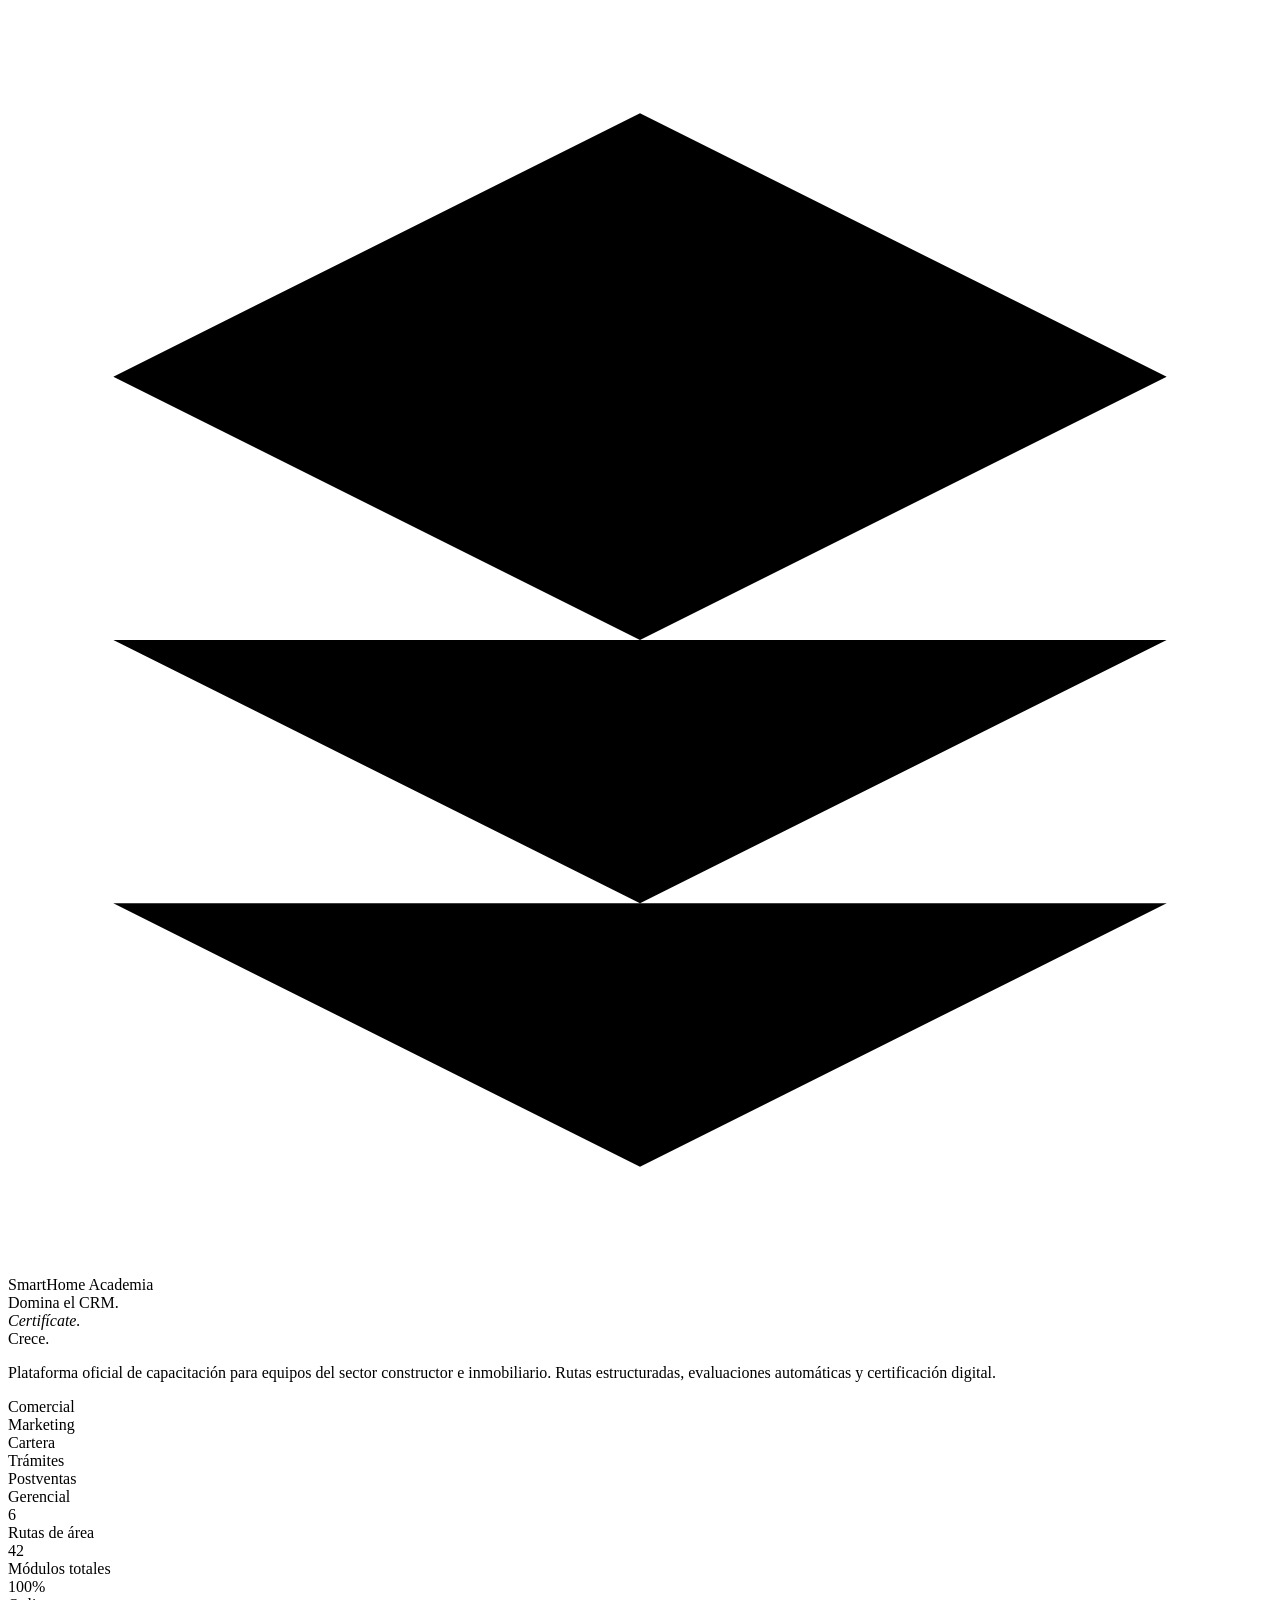
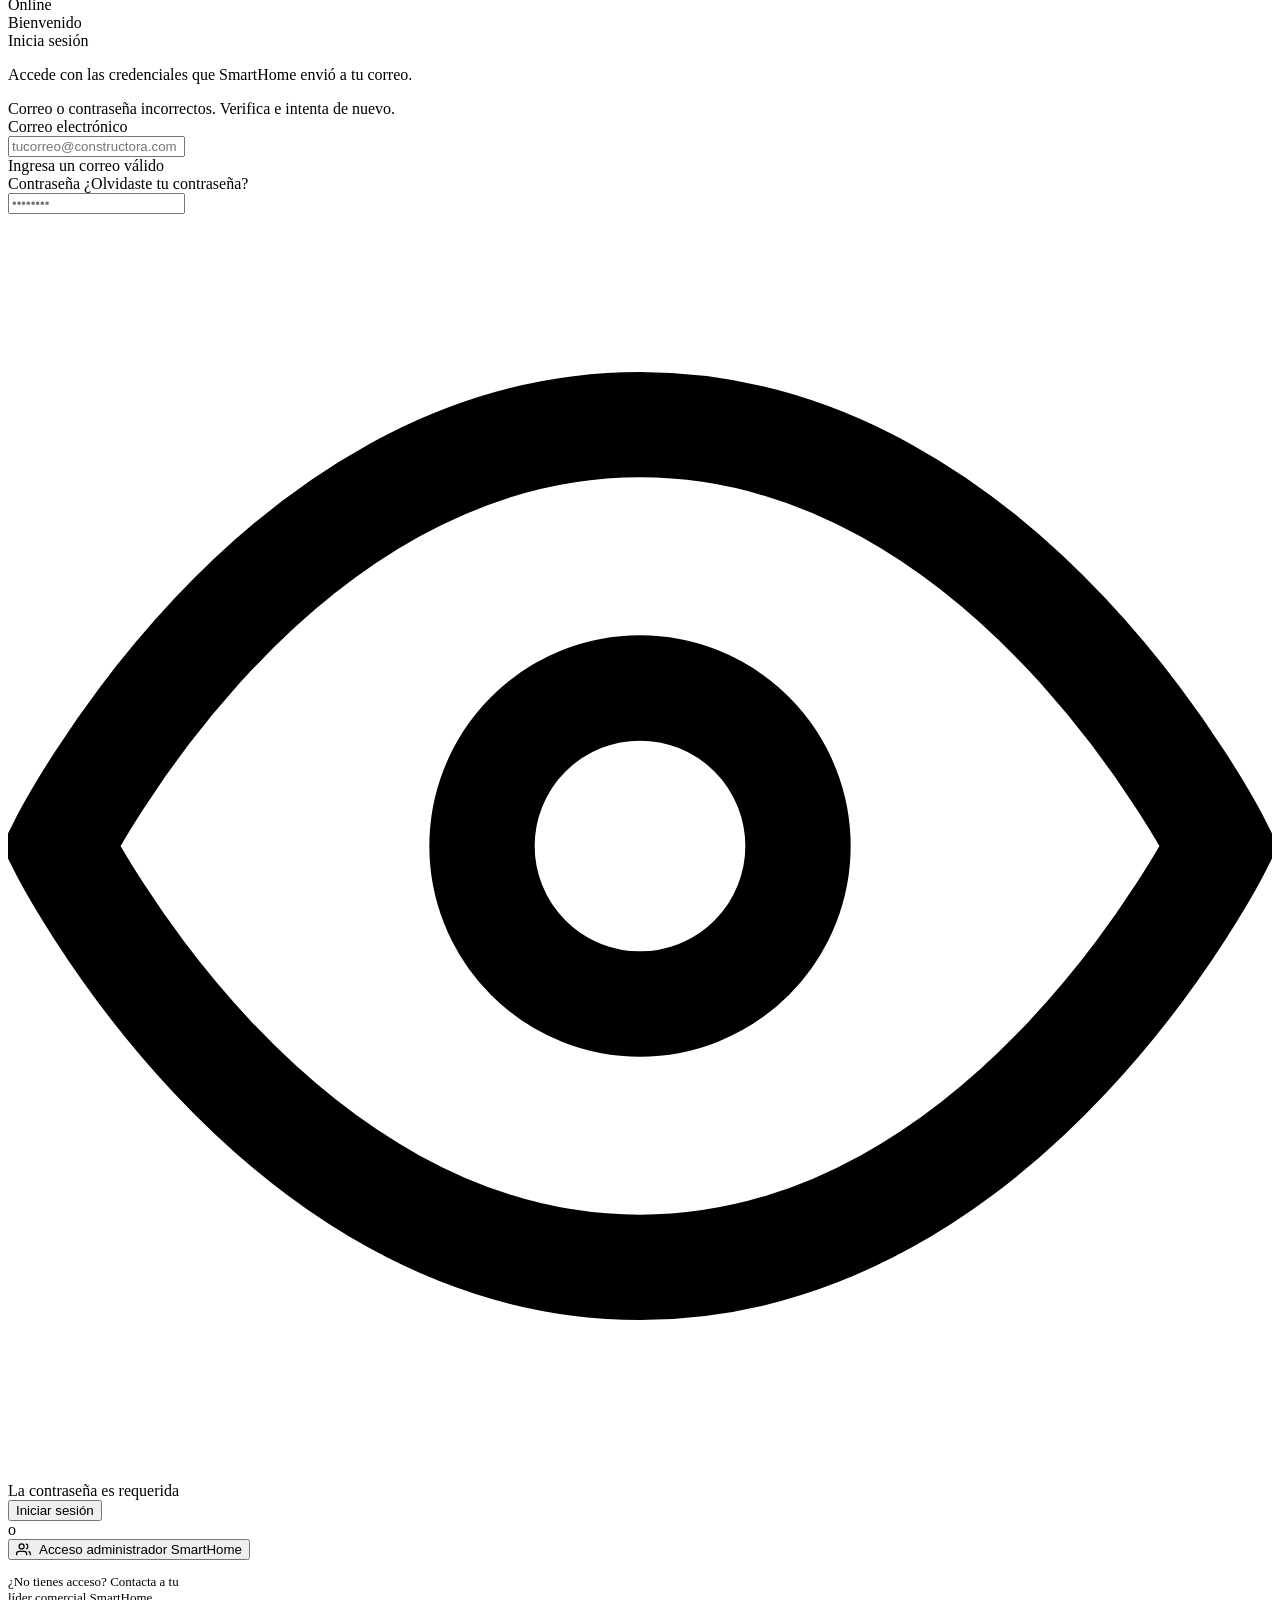
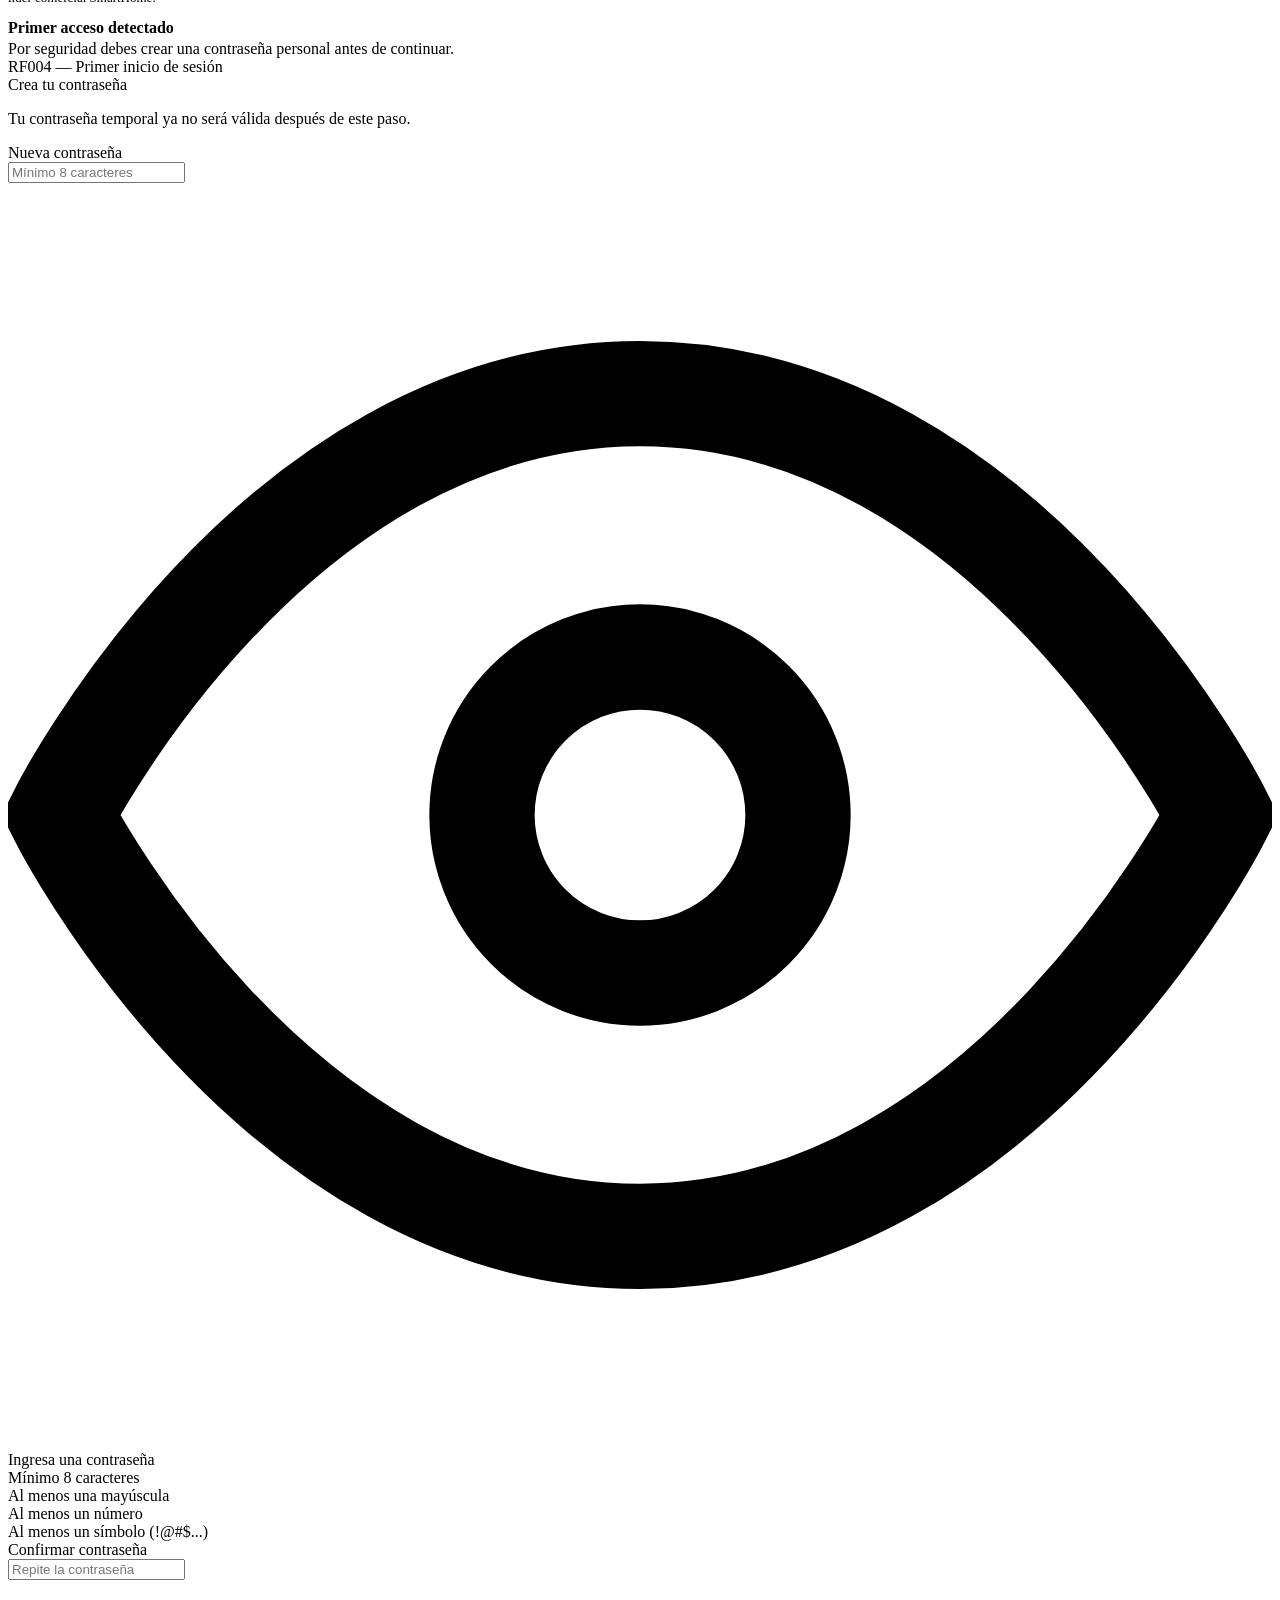
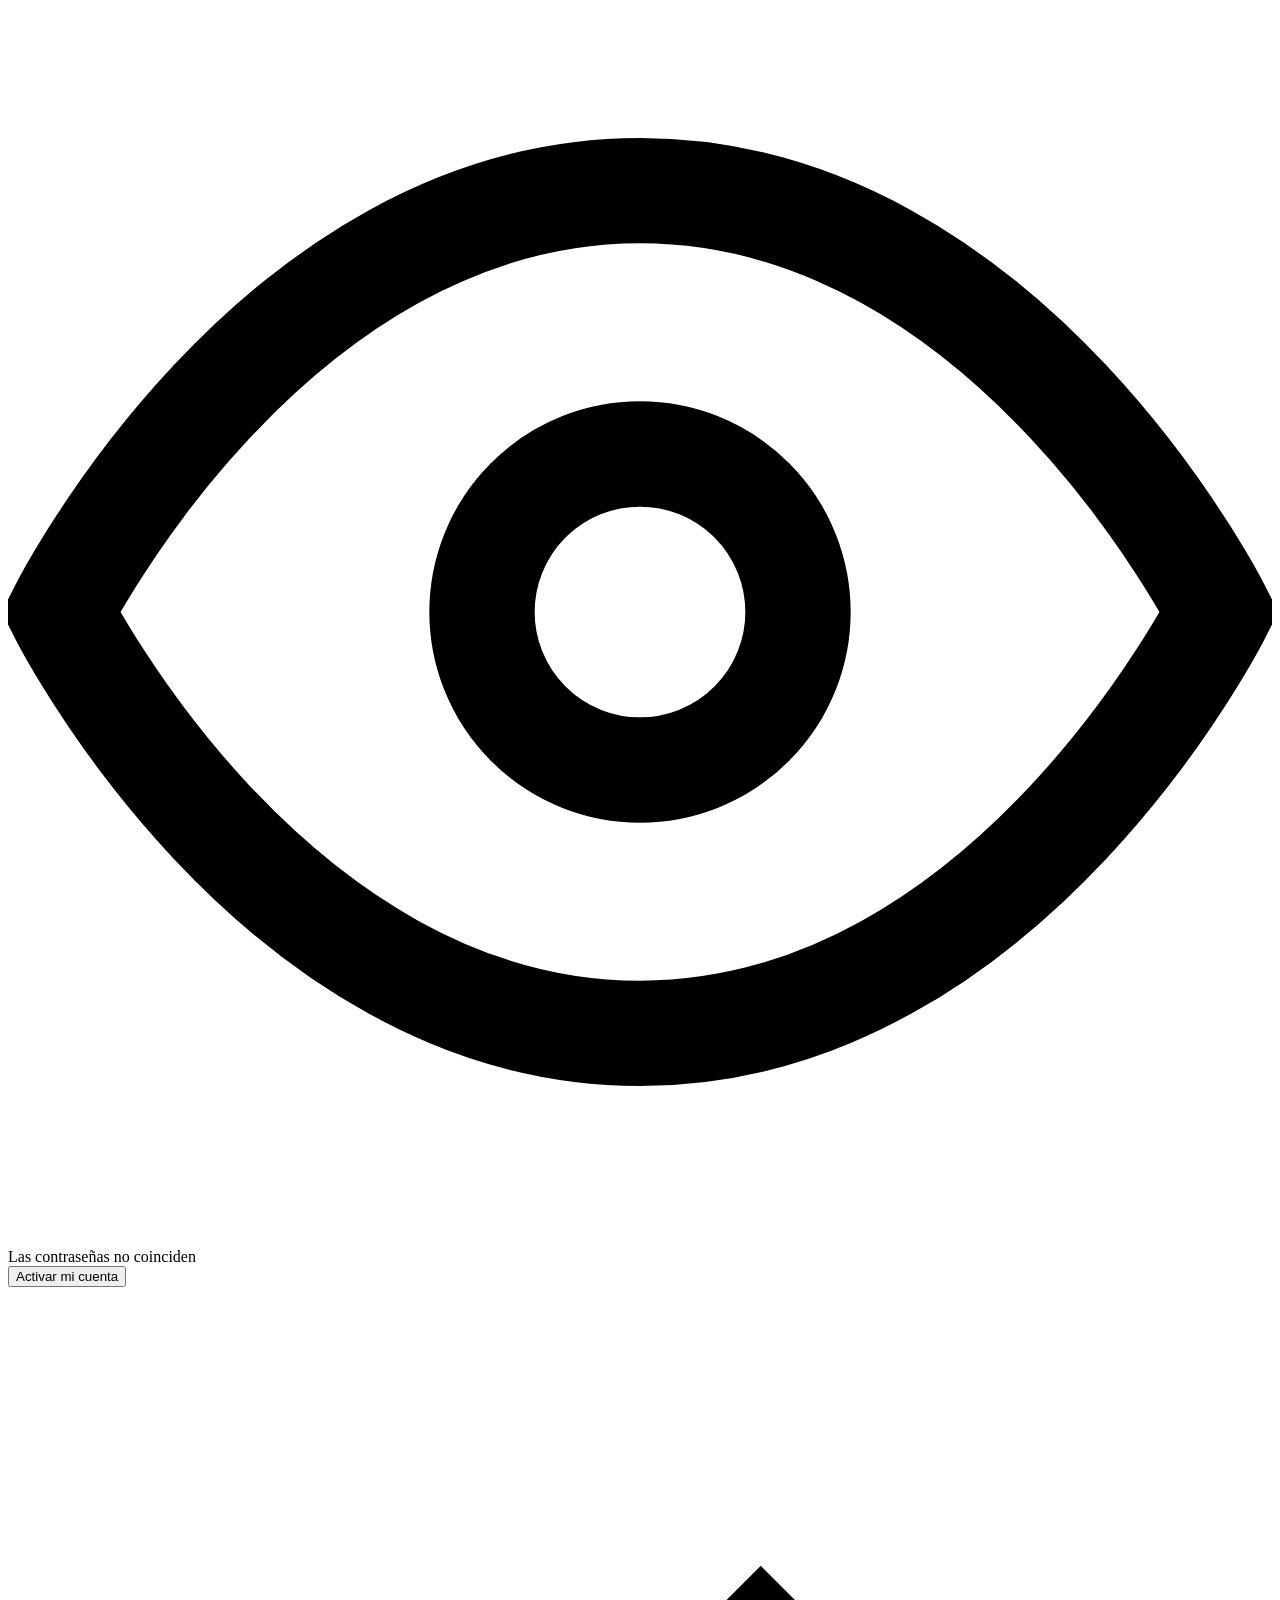
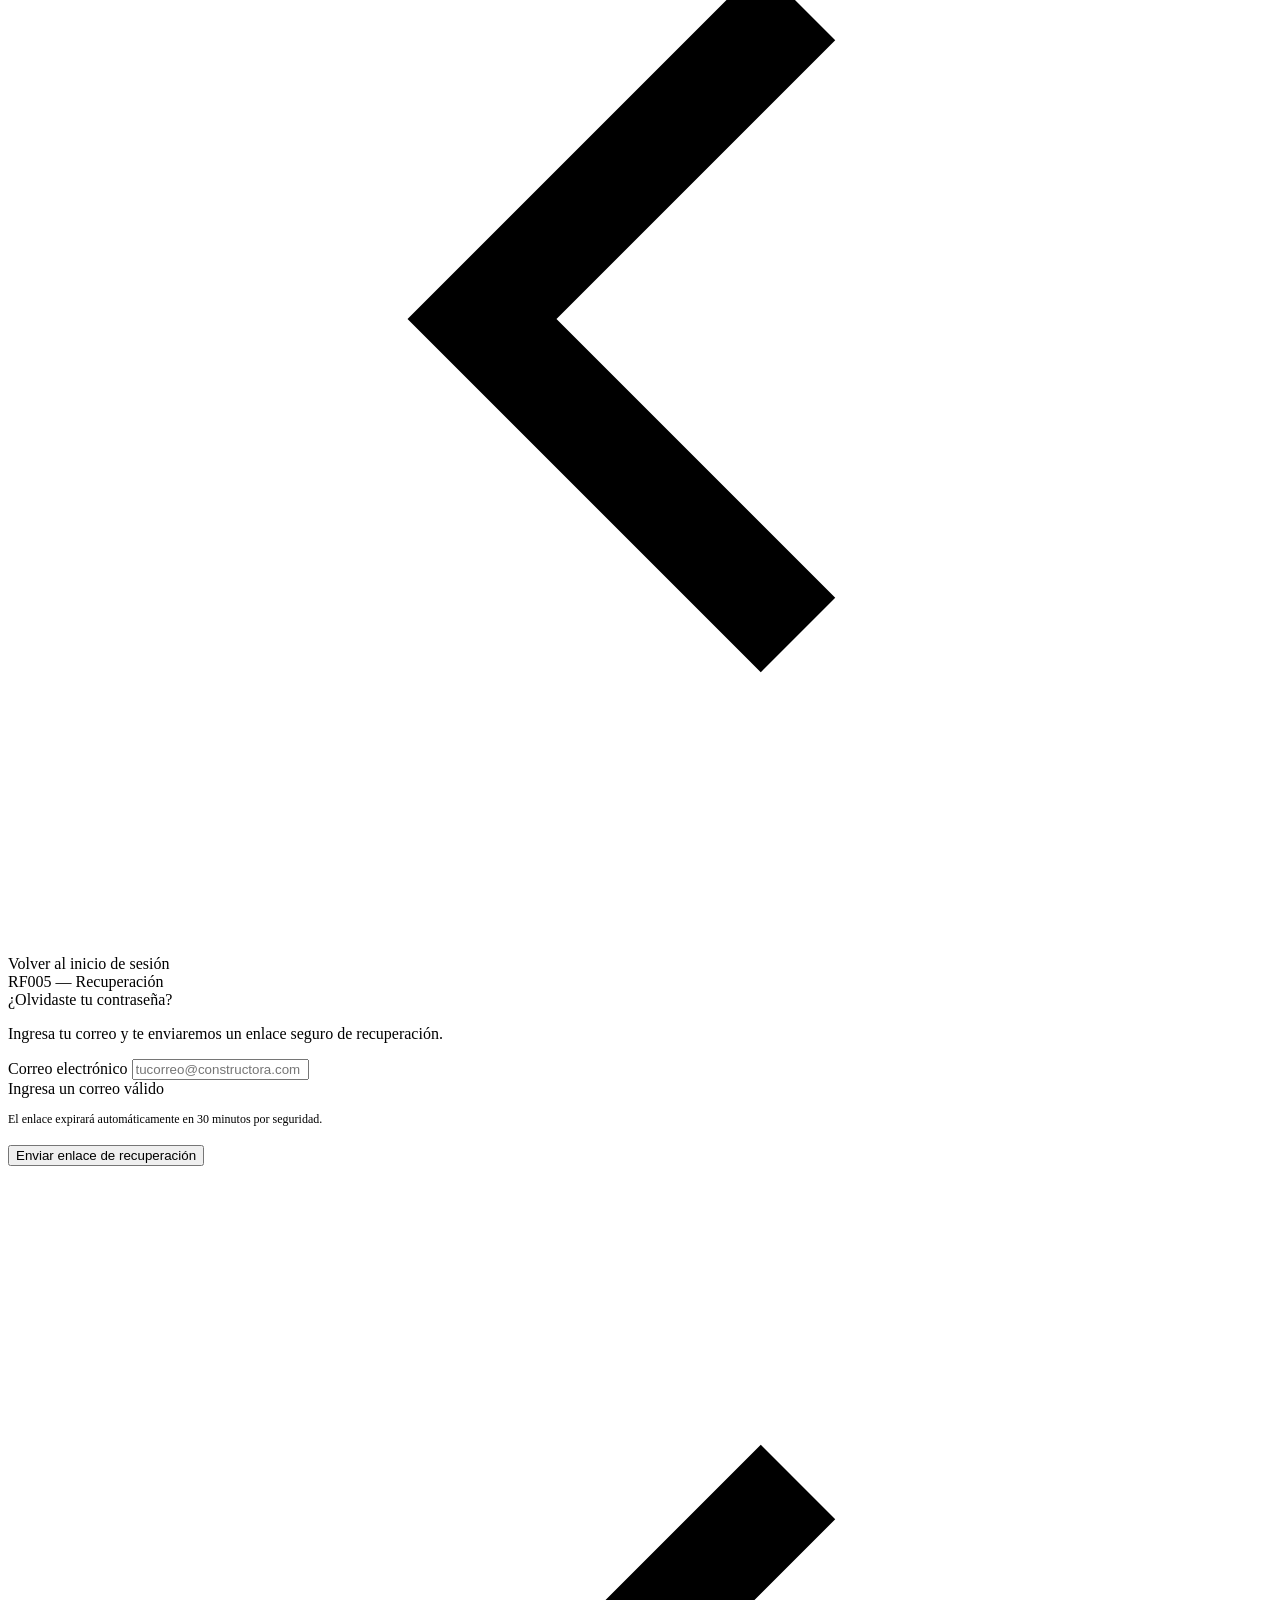
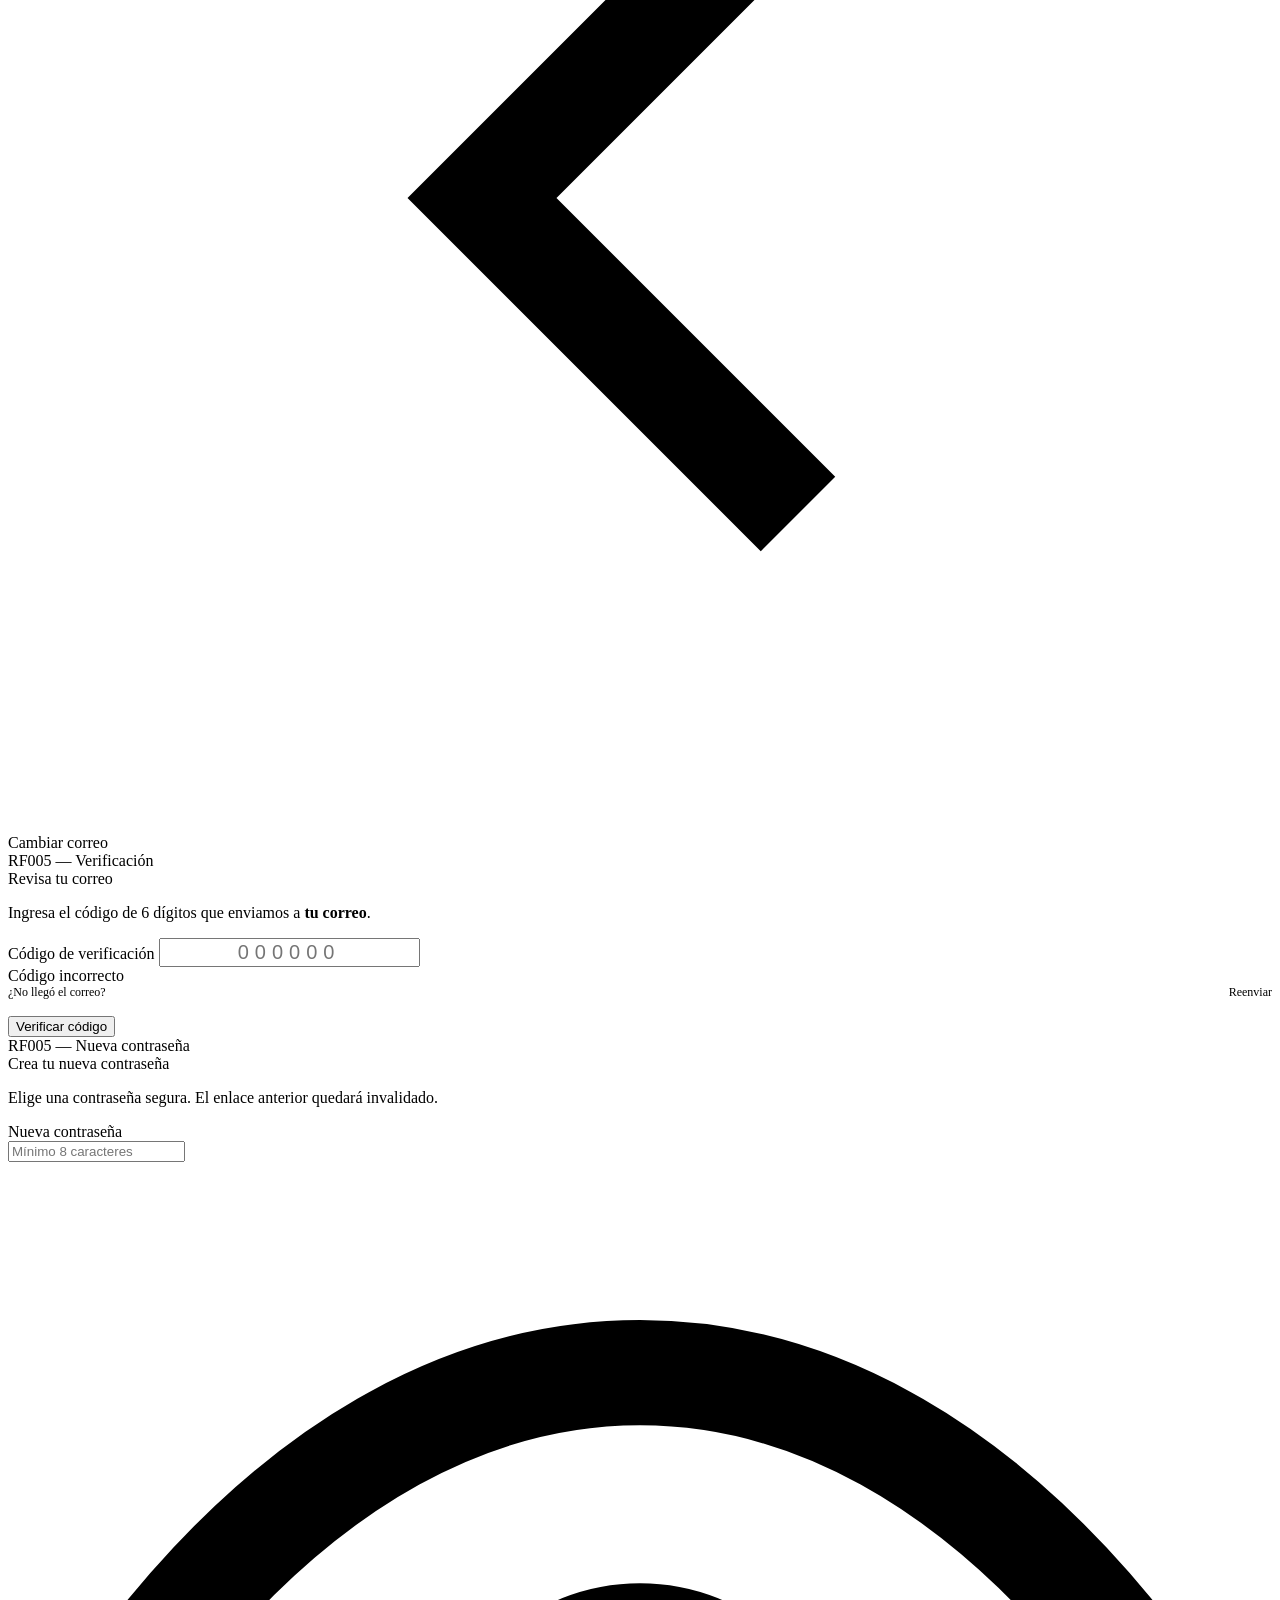
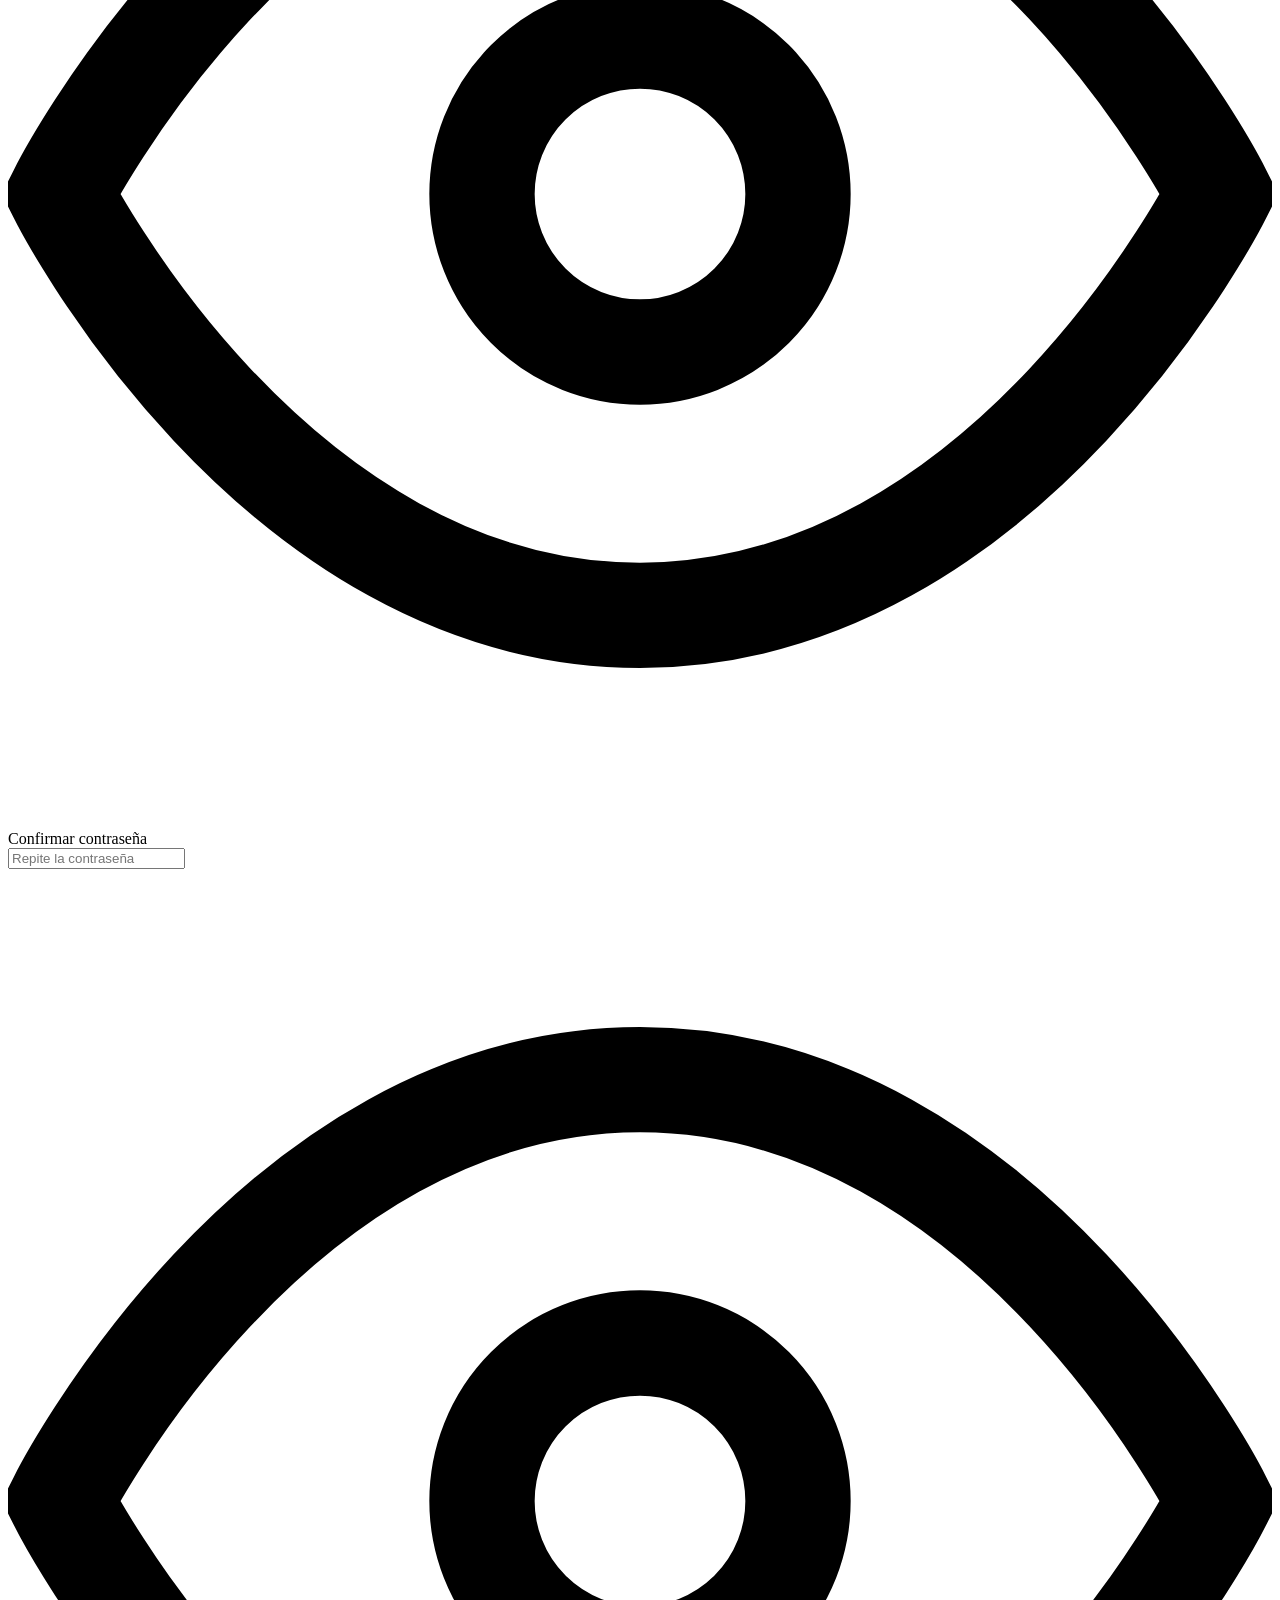
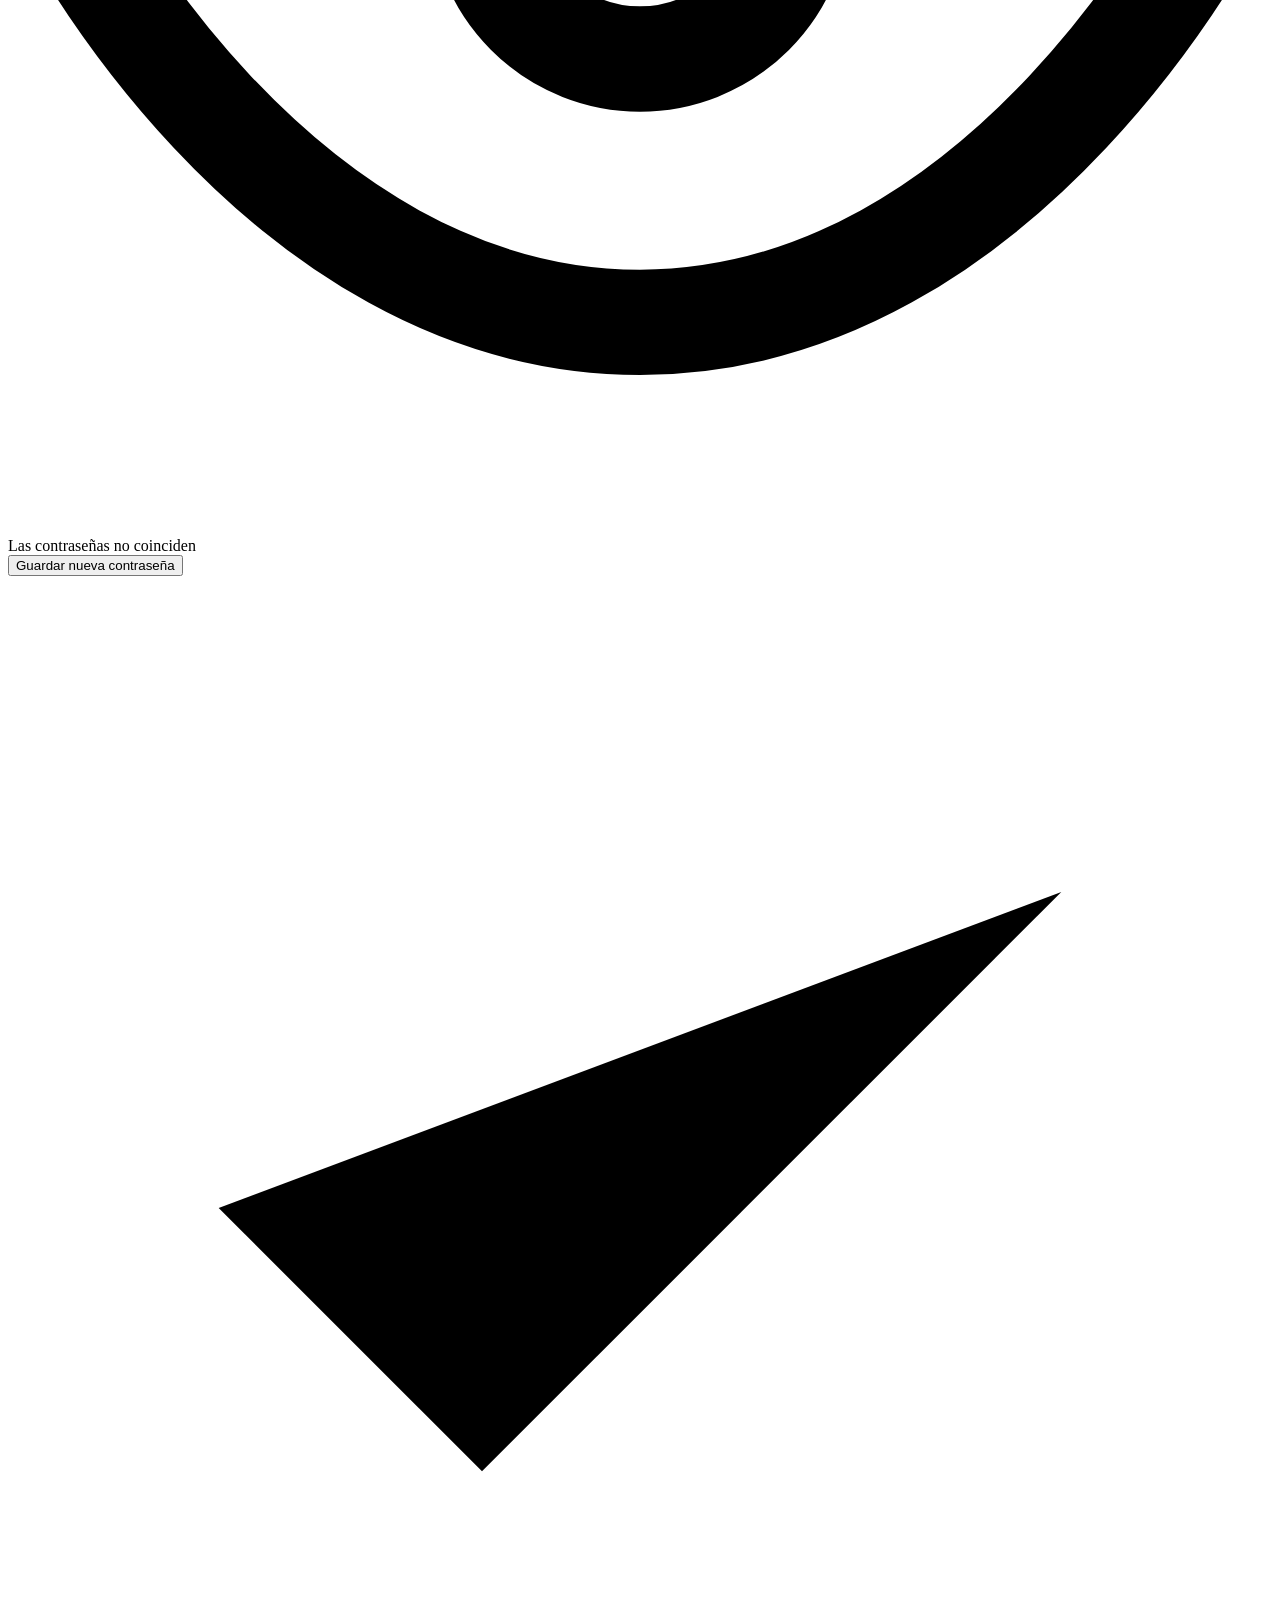
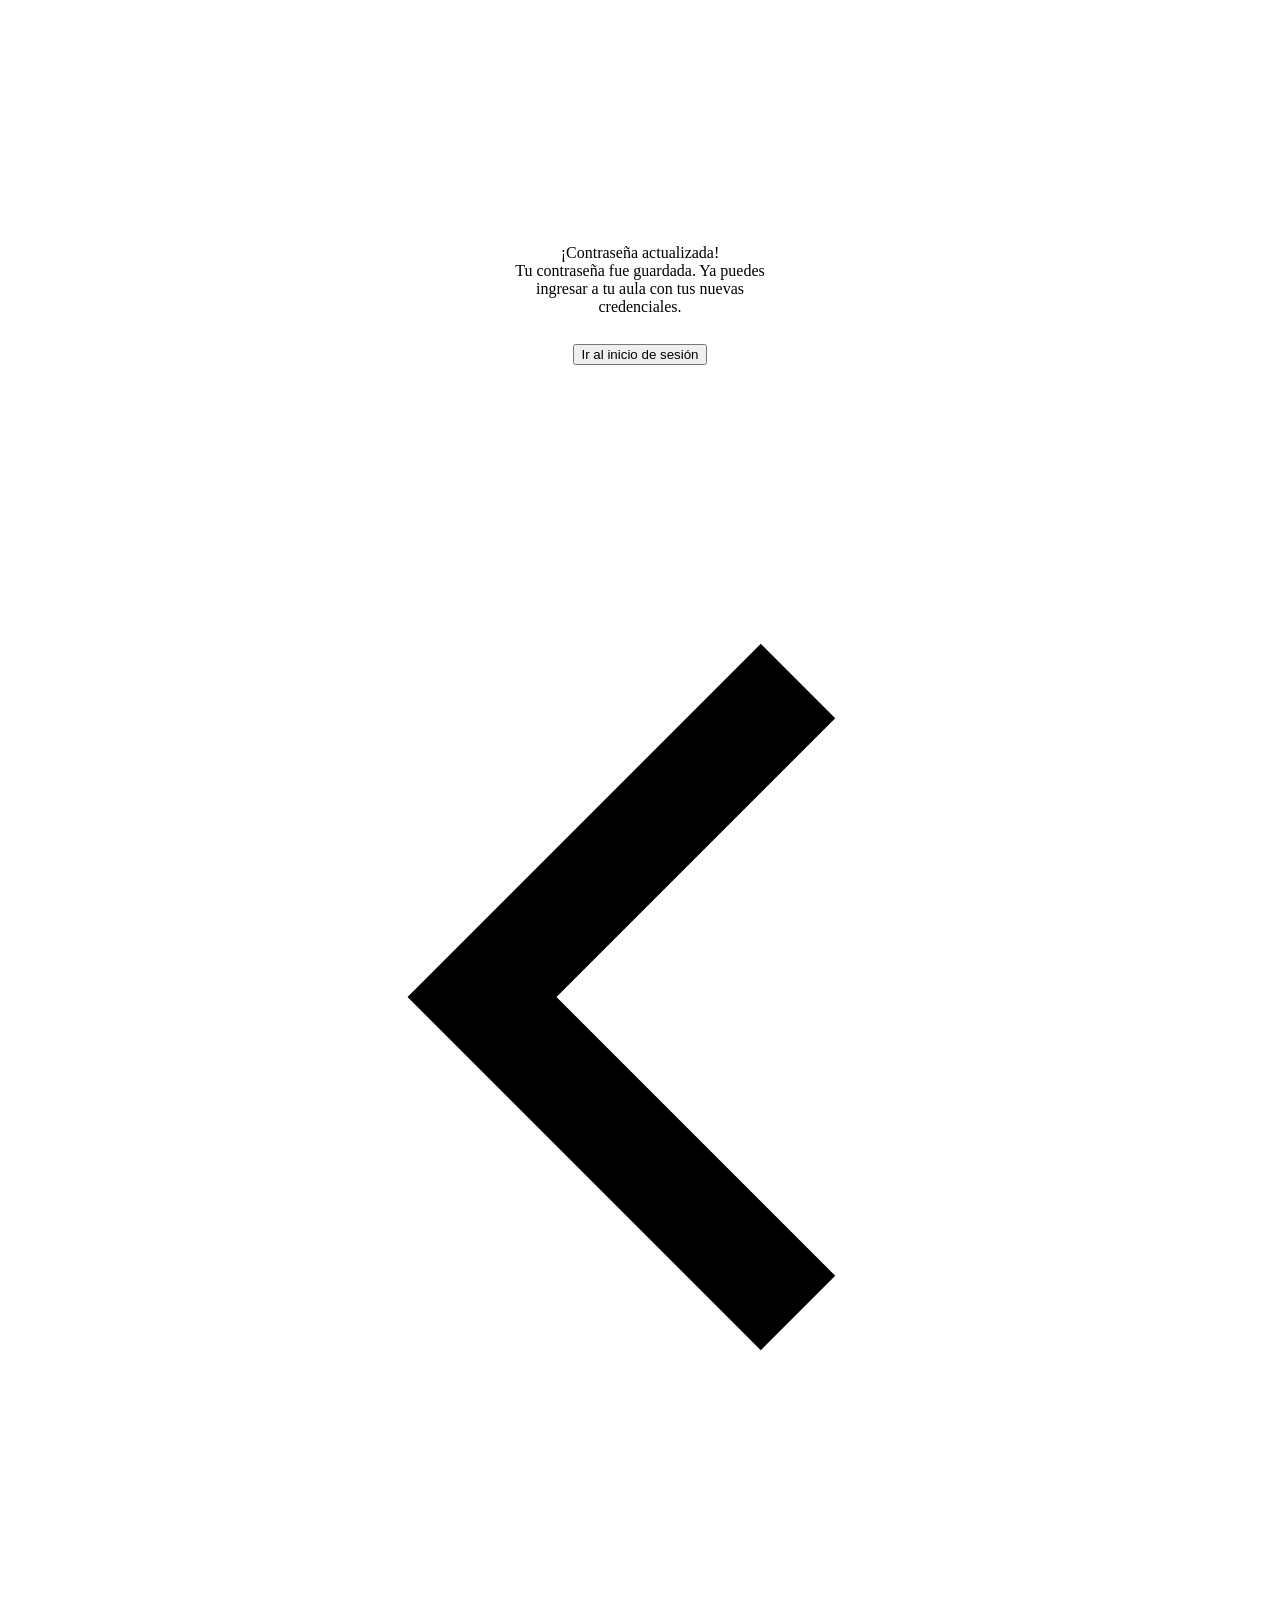
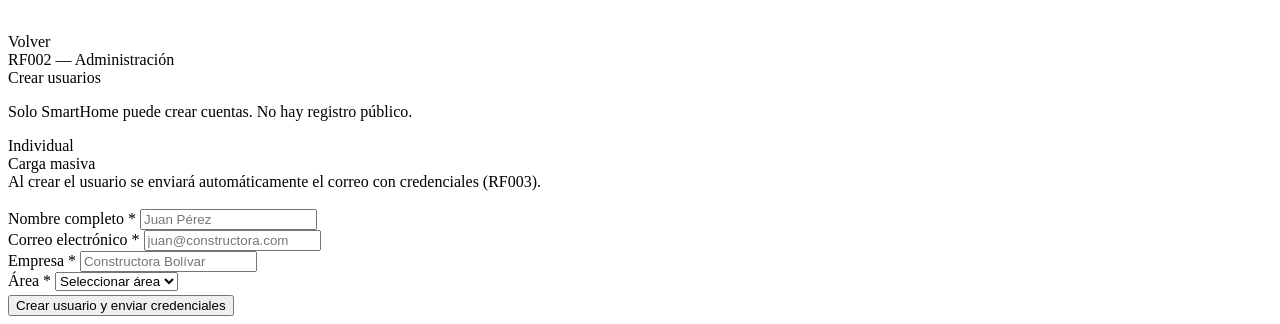
==== index.html @ bd094258 "index.html" ====
<!DOCTYPE html>
<html lang="es">
<head>
  <meta charset="UTF-8" />
  <meta name="viewport" content="width=device-width, initial-scale=1.0" />
  <title>SmartHome Academia — Acceso</title>
  <link rel="preconnect" href="https://fonts.googleapis.com" />
  <link
    href="https://fonts.googleapis.com/css2?family=Fraunces:ital,opsz,wght@0,9..144,300;0,9..144,400;1,9..144,300&family=DM+Sans:wght@300;400;500&display=swap"
    rel="stylesheet"
  />
  <link rel="stylesheet" href="style.css" />
</head>
<body>
<div class="shell">

  <!-- ════════════════════════════════════════════
       PANEL IZQUIERDO — BRANDING
  ════════════════════════════════════════════ -->
  <div class="brand-panel">
    <div class="brand-grid"></div>

    <div class="brand-top">
      <div class="brand-logo">
        <div class="logo-gem">
          <svg viewBox="0 0 24 24">
            <path d="M12 2L2 7l10 5 10-5-10-5zM2 17l10 5 10-5M2 12l10 5 10-5"/>
          </svg>
        </div>
        <div class="logo-wordmark">Smart<span>Home</span> Academia</div>
      </div>

      <div class="brand-headline">
        Domina el CRM.<br><em>Certifícate.</em><br>Crece.
      </div>

      <p class="brand-sub">
        Plataforma oficial de capacitación para equipos del sector
        constructor e inmobiliario. Rutas estructuradas, evaluaciones
        automáticas y certificación digital.
      </p>

      <div class="area-pills" id="area-pills">
        <div class="pill active-area">Comercial</div>
        <div class="pill">Marketing</div>
        <div class="pill">Cartera</div>
        <div class="pill">Trámites</div>
        <div class="pill">Postventas</div>
        <div class="pill">Gerencial</div>
      </div>
    </div><!-- /brand-top -->

    <div class="brand-bottom">
      <div class="brand-stats">
        <div>
          <div class="stat-val">6</div>
          <div class="stat-lbl">Rutas de área</div>
        </div>
        <div>
          <div class="stat-val">42</div>
          <div class="stat-lbl">Módulos totales</div>
        </div>
        <div>
          <div class="stat-val">100%</div>
          <div class="stat-lbl">Online</div>
        </div>
      </div>
    </div><!-- /brand-bottom -->
  </div><!-- /brand-panel -->


  <!-- ════════════════════════════════════════════
       PANEL DERECHO — AUTH
  ════════════════════════════════════════════ -->
  <div class="auth-panel">

    <!-- ── SCREEN: LOGIN ─────────────────────── -->
    <div class="screen active" id="screen-login">
      <div class="auth-card">
        <div class="screen-eyebrow">Bienvenido</div>
        <div class="screen-title">Inicia sesión</div>
        <p class="screen-sub">Accede con las credenciales que SmartHome envió a tu correo.</p>

        <div class="alert alert-warn" id="login-error">
          Correo o contraseña incorrectos. Verifica e intenta de nuevo.
        </div>

        <div class="field">
          <label class="field-label" for="login-email">Correo electrónico</label>
          <div class="field-wrap">
            <input
              class="field-input"
              id="login-email"
              type="email"
              placeholder="tucorreo@constructora.com"
              autocomplete="email"
            />
          </div>
          <div class="field-error" id="email-err">Ingresa un correo válido</div>
        </div>

        <div class="field">
          <div class="flex-between">
            <label class="field-label" for="login-pwd">Contraseña</label>
            <span class="link" onclick="goTo('screen-recovery')">¿Olvidaste tu contraseña?</span>
          </div>
          <div class="field-wrap">
            <input
              class="field-input has-icon"
              id="login-pwd"
              type="password"
              placeholder="••••••••"
              autocomplete="current-password"
            />
            <span class="field-icon" onclick="togglePwd('login-pwd', this)">
              <svg viewBox="0 0 24 24" fill="none" stroke="currentColor" stroke-width="2">
                <path d="M1 12s4-8 11-8 11 8 11 8-4 8-11 8-11-8-11-8z"/>
                <circle cx="12" cy="12" r="3"/>
              </svg>
            </span>
          </div>
          <div class="field-error" id="pwd-err">La contraseña es requerida</div>
        </div>

        <button class="btn-primary" onclick="handleLogin()">
          <span class="btn-text">Iniciar sesión</span>
          <div class="btn-loader"><div class="spinner"></div></div>
        </button>

        <div class="divider">o</div>

        <button class="btn-ghost" onclick="goTo('screen-admin')">
          <span style="display:flex;align-items:center;justify-content:center;gap:8px">
            <svg width="15" height="15" viewBox="0 0 24 24" fill="none" stroke="currentColor" stroke-width="2">
              <path d="M17 21v-2a4 4 0 00-4-4H5a4 4 0 00-4 4v2"/>
              <circle cx="9" cy="7" r="4"/>
              <path d="M23 21v-2a4 4 0 00-3-3.87M16 3.13a4 4 0 010 7.75"/>
            </svg>
            Acceso administrador SmartHome
          </span>
        </button>
      </div>

      <p class="text-center mt-16" style="font-size:13px;color:var(--text-3)">
        ¿No tienes acceso? Contacta a tu<br>líder comercial SmartHome.
      </p>
    </div><!-- /screen-login -->


    <!-- ── SCREEN: PRIMER LOGIN (RF004) ─────── -->
    <div class="screen" id="screen-firstlogin">
      <div class="auth-card">
        <div class="alert alert-warn show">
          <strong style="display:block;margin-bottom:3px">Primer acceso detectado</strong>
          Por seguridad debes crear una contraseña personal antes de continuar.
        </div>

        <div class="screen-eyebrow">RF004 — Primer inicio de sesión</div>
        <div class="screen-title">Crea tu contraseña</div>
        <p class="screen-sub">Tu contraseña temporal ya no será válida después de este paso.</p>

        <div class="field">
          <label class="field-label" for="new-pwd">Nueva contraseña</label>
          <div class="field-wrap">
            <input
              class="field-input has-icon"
              id="new-pwd"
              type="password"
              placeholder="Mínimo 8 caracteres"
              oninput="checkPwdStrength(this.value)"
            />
            <span class="field-icon" onclick="togglePwd('new-pwd', this)">
              <svg viewBox="0 0 24 24" fill="none" stroke="currentColor" stroke-width="2">
                <path d="M1 12s4-8 11-8 11 8 11 8-4 8-11 8-11-8-11-8z"/>
                <circle cx="12" cy="12" r="3"/>
              </svg>
            </span>
          </div>
          <div class="pwd-strength show" id="pwd-strength">
            <div class="pwd-bars">
              <div class="pwd-bar" id="bar0"></div>
              <div class="pwd-bar" id="bar1"></div>
              <div class="pwd-bar" id="bar2"></div>
              <div class="pwd-bar" id="bar3"></div>
            </div>
            <div class="pwd-label" id="pwd-label-txt">Ingresa una contraseña</div>
          </div>
          <div class="pwd-rules">
            <div class="pwd-rule" id="rule-len"><div class="rule-dot"></div>Mínimo 8 caracteres</div>
            <div class="pwd-rule" id="rule-upper"><div class="rule-dot"></div>Al menos una mayúscula</div>
            <div class="pwd-rule" id="rule-num"><div class="rule-dot"></div>Al menos un número</div>
            <div class="pwd-rule" id="rule-special"><div class="rule-dot"></div>Al menos un símbolo (!@#$...)</div>
          </div>
        </div>

        <div class="field">
          <label class="field-label" for="confirm-pwd">Confirmar contraseña</label>
          <div class="field-wrap">
            <input
              class="field-input has-icon"
              id="confirm-pwd"
              type="password"
              placeholder="Repite la contraseña"
            />
            <span class="field-icon" onclick="togglePwd('confirm-pwd', this)">
              <svg viewBox="0 0 24 24" fill="none" stroke="currentColor" stroke-width="2">
                <path d="M1 12s4-8 11-8 11 8 11 8-4 8-11 8-11-8-11-8z"/>
                <circle cx="12" cy="12" r="3"/>
              </svg>
            </span>
          </div>
          <div class="field-error" id="confirm-err">Las contraseñas no coinciden</div>
        </div>

        <button class="btn-primary" onclick="handleFirstLogin()">
          <span class="btn-text">Activar mi cuenta</span>
          <div class="btn-loader"><div class="spinner"></div></div>
        </button>
      </div>
    </div><!-- /screen-firstlogin -->


    <!-- ── SCREEN: RECOVERY PASO 1 — CORREO ── -->
    <div class="screen" id="screen-recovery">
      <div class="back-link" onclick="goTo('screen-login')">
        <svg viewBox="0 0 24 24" fill="none" stroke="currentColor" stroke-width="2">
          <polyline points="15 18 9 12 15 6"/>
        </svg>
        Volver al inicio de sesión
      </div>
      <div class="auth-card">
        <div class="step-dots">
          <div class="step-dot done"></div>
          <div class="step-dot"></div>
          <div class="step-dot"></div>
        </div>
        <div class="screen-eyebrow">RF005 — Recuperación</div>
        <div class="screen-title">¿Olvidaste tu contraseña?</div>
        <p class="screen-sub">Ingresa tu correo y te enviaremos un enlace seguro de recuperación.</p>

        <div class="field">
          <label class="field-label" for="rec-email">Correo electrónico</label>
          <input
            class="field-input"
            id="rec-email"
            type="email"
            placeholder="tucorreo@constructora.com"
          />
          <div class="field-error" id="rec-email-err">Ingresa un correo válido</div>
        </div>

        <p style="font-size:12px;color:var(--text-3);margin-bottom:16px;line-height:1.6">
          El enlace expirará automáticamente en 30 minutos por seguridad.
        </p>

        <button class="btn-primary" onclick="handleRecovery1()">
          <span class="btn-text">Enviar enlace de recuperación</span>
          <div class="btn-loader"><div class="spinner"></div></div>
        </button>
      </div>
    </div><!-- /screen-recovery -->


    <!-- ── SCREEN: RECOVERY PASO 2 — CÓDIGO ── -->
    <div class="screen" id="screen-recovery2">
      <div class="back-link" onclick="goTo('screen-recovery')">
        <svg viewBox="0 0 24 24" fill="none" stroke="currentColor" stroke-width="2">
          <polyline points="15 18 9 12 15 6"/>
        </svg>
        Cambiar correo
      </div>
      <div class="auth-card">
        <div class="step-dots">
          <div class="step-dot done"></div>
          <div class="step-dot done"></div>
          <div class="step-dot"></div>
        </div>
        <div class="screen-eyebrow">RF005 — Verificación</div>
        <div class="screen-title">Revisa tu correo</div>
        <p class="screen-sub">
          Ingresa el código de 6 dígitos que enviamos a
          <strong id="rec-email-shown" style="color:var(--text-1)">tu correo</strong>.
        </p>

        <div class="field">
          <label class="field-label" for="rec-code">Código de verificación</label>
          <input
            class="field-input"
            id="rec-code"
            type="text"
            placeholder="000000"
            maxlength="6"
            style="letter-spacing:.3em;font-size:20px;text-align:center"
            oninput="this.value = this.value.replace(/\D/g, '')"
          />
          <div class="field-error" id="code-err">Código incorrecto</div>
        </div>

        <div style="font-size:12px;color:var(--text-3);margin-bottom:16px;display:flex;justify-content:space-between;align-items:center">
          <span>¿No llegó el correo?</span>
          <span class="link" id="resend-link" onclick="handleResend()">Reenviar</span>
        </div>

        <button class="btn-primary" onclick="handleRecovery2()">
          <span class="btn-text">Verificar código</span>
          <div class="btn-loader"><div class="spinner"></div></div>
        </button>
      </div>
    </div><!-- /screen-recovery2 -->


    <!-- ── SCREEN: RECOVERY PASO 3 — NUEVA PWD -->
    <div class="screen" id="screen-recovery3">
      <div class="auth-card">
        <div class="step-dots">
          <div class="step-dot done"></div>
          <div class="step-dot done"></div>
          <div class="step-dot done"></div>
        </div>
        <div class="screen-eyebrow">RF005 — Nueva contraseña</div>
        <div class="screen-title">Crea tu nueva contraseña</div>
        <p class="screen-sub">Elige una contraseña segura. El enlace anterior quedará invalidado.</p>

        <div class="field">
          <label class="field-label" for="rec-new-pwd">Nueva contraseña</label>
          <div class="field-wrap">
            <input
              class="field-input has-icon"
              id="rec-new-pwd"
              type="password"
              placeholder="Mínimo 8 caracteres"
            />
            <span class="field-icon" onclick="togglePwd('rec-new-pwd', this)">
              <svg viewBox="0 0 24 24" fill="none" stroke="currentColor" stroke-width="2">
                <path d="M1 12s4-8 11-8 11 8 11 8-4 8-11 8-11-8-11-8z"/>
                <circle cx="12" cy="12" r="3"/>
              </svg>
            </span>
          </div>
        </div>

        <div class="field">
          <label class="field-label" for="rec-confirm-pwd">Confirmar contraseña</label>
          <div class="field-wrap">
            <input
              class="field-input has-icon"
              id="rec-confirm-pwd"
              type="password"
              placeholder="Repite la contraseña"
            />
            <span class="field-icon" onclick="togglePwd('rec-confirm-pwd', this)">
              <svg viewBox="0 0 24 24" fill="none" stroke="currentColor" stroke-width="2">
                <path d="M1 12s4-8 11-8 11 8 11 8-4 8-11 8-11-8-11-8z"/>
                <circle cx="12" cy="12" r="3"/>
              </svg>
            </span>
          </div>
          <div class="field-error" id="rec-confirm-err">Las contraseñas no coinciden</div>
        </div>

        <button class="btn-primary" onclick="handleRecovery3()">
          <span class="btn-text">Guardar nueva contraseña</span>
          <div class="btn-loader"><div class="spinner"></div></div>
        </button>
      </div>
    </div><!-- /screen-recovery3 -->


    <!-- ── SCREEN: SUCCESS ───────────────────── -->
    <div class="screen" id="screen-success">
      <div class="auth-card" style="text-align:center">
        <div class="success-ring">
          <svg viewBox="0 0 24 24"><path d="M20 6L9 17l-5-5"/></svg>
        </div>
        <div class="screen-title" id="success-title">¡Contraseña actualizada!</div>
        <p
          class="screen-sub"
          id="success-sub"
          style="max-width:280px;margin:0 auto 28px"
        >
          Tu contraseña fue guardada. Ya puedes ingresar a tu aula con tus nuevas credenciales.
        </p>
        <button class="btn-primary" onclick="goTo('screen-login')">
          <span class="btn-text">Ir al inicio de sesión</span>
          <div class="btn-loader"><div class="spinner"></div></div>
        </button>
      </div>
    </div><!-- /screen-success -->


    <!-- ── SCREEN: ADMIN — CREAR USUARIOS (RF002) -->
    <div class="screen" id="screen-admin">
      <div class="back-link" onclick="goTo('screen-login')">
        <svg viewBox="0 0 24 24" fill="none" stroke="currentColor" stroke-width="2">
          <polyline points="15 18 9 12 15 6"/>
        </svg>
        Volver
      </div>
      <div class="auth-card">
        <div class="screen-eyebrow">RF002 — Administración</div>
        <div class="screen-title">Crear usuarios</div>
        <p class="screen-sub">Solo SmartHome puede crear cuentas. No hay registro público.</p>

        <div class="admin-tabs">
          <div class="admin-tab active" onclick="switchAdminTab('individual', this)">Individual</div>
          <div class="admin-tab" onclick="switchAdminTab('masivo', this)">Carga masiva</div>
        </div>

        <!-- Creación individual -->
        <div id="admin-individual">
          <div class="alert alert-info show" style="margin-bottom:18px">
            Al crear el usuario se enviará automáticamente el correo con credenciales (RF003).
          </div>

          <div class="grid-2">
            <div class="field">
              <label class="field-label" for="admin-name">Nombre completo *</label>
              <input class="field-input" id="admin-name" type="text" placeholder="Juan Pérez" />
            </div>
            <div class="field">
              <label class="field-label" for="admin-email">Correo electrónico *</label>
              <input class="field-input" id="admin-email" type="email" placeholder="juan@constructora.com" />
            </div>
          </div>

          <div class="grid-2">
            <div class="field">
              <label class="field-label" for="admin-company">Empresa *</label>
              <input class="field-input" id="admin-company" type="text" placeholder="Constructora Bolívar" />
            </div>
            <div class="field">
              <label class="field-label" for="admin-area">Área *</label>
              <select class="field-select" id="admin-area">
                <option value="">Seleccionar área</option>
                <option>Comercial</option>
                <option>Marketing</option>
                <option>Cartera</option>
                <option>Trámites</option>
                <option>Postventas</option>
                <option>Gerencial</option>
              </select>
            </div>
          </div>

          <div class="alert alert-success" id="admin-success" style="margin-top:4px">
            <span id="admin-success-msg"></span>
          </div>

          <button class="btn-primary" onclick="handleCreateUser()">
            <span class="btn-text">Crear usuario y enviar credenciales</span>
            <div class="btn-loader"><div class="spinner"></div></div>
          </button>
        </div><!-- /admin-individual -->

        <!-- Carga masiva -->
        <div id="admin-masivo" style="display:none">
          <div class="alert alert-info show" style="margin-bottom:18px">
            El archivo Excel debe contener las columnas: Nombre, Correo, Empresa, Área.
          </div>

          <div class="upload-zone" id="upload-zone" onclick="simulateUpload()">
            <div class="upload-icon">
              <svg viewBox="0 0 24 24" fill="none" stroke="currentColor" stroke-width="1.5">
                <path d="M21 15v4a2 2 0 01-2 2H5a2 2 0 01-2-2v-4"/>
                <polyline points="17 8 12 3 7 8"/>
                <line x1="12" y1="3" x2="12" y2="15"/>
              </svg>
            </div>
            <div class="upload-text" id="upload-text">Arrastra tu archivo Excel aquí</div>
            <div class="upload-sub"  id="upload-sub">o haz clic para seleccionar · .xlsx, .csv</div>
          </div>

          <div class="alert alert-success" id="upload-success" style="margin-top:14px"></div>

          <button
            class="btn-primary"
            id="btn-upload"
            style="margin-top:14px"
            onclick="handleMassUpload()"
            disabled
          >
            <span class="btn-text">Procesar y enviar credenciales</span>
            <div class="btn-loader"><div class="spinner"></div></div>
          </button>
        </div><!-- /admin-masivo -->

      </div>
    </div><!-- /screen-admin -->

  </div><!-- /auth-panel -->
</div><!-- /shell -->

<!-- ════════════════════════════════════════════
     JAVASCRIPT
════════════════════════════════════════════ -->
<script>
  /* ── NAVIGATION ─────────────────────────────── */
  function goTo(id) {
    document.querySelectorAll('.screen').forEach(s => s.classList.remove('active'));
    const el = document.getElementById(id);
    if (el) el.classList.add('active');
  }

  /* ── PILL ROTATOR ───────────────────────────── */
  let activeIdx = 0;
  setInterval(() => {
    const pills = document.querySelectorAll('.area-pills .pill');
    pills[activeIdx].classList.remove('active-area');
    activeIdx = (activeIdx + 1) % pills.length;
    pills[activeIdx].classList.add('active-area');
  }, 1800);

  /* ── TOGGLE PASSWORD VISIBILITY ─────────────── */
  function togglePwd(inputId, iconEl) {
    const inp  = document.getElementById(inputId);
    const show = inp.type === 'password';
    inp.type   = show ? 'text' : 'password';
    iconEl.innerHTML = show
      ? `<svg viewBox="0 0 24 24" fill="none" stroke="currentColor" stroke-width="2">
           <path d="M17.94 17.94A10.07 10.07 0 0112 20c-7 0-11-8-11-8a18.45 18.45 0 015.06-5.94"/>
           <path d="M9.9 4.24A9.12 9.12 0 0112 4c7 0 11 8 11 8a18.5 18.5 0 01-2.16 3.19"/>
           <line x1="1" y1="1" x2="23" y2="23"/>
         </svg>`
      : `<svg viewBox="0 0 24 24" fill="none" stroke="currentColor" stroke-width="2">
           <path d="M1 12s4-8 11-8 11 8 11 8-4 8-11 8-11-8-11-8z"/>
           <circle cx="12" cy="12" r="3"/>
         </svg>`;
  }

  /* ── LOGIN (RF001) ──────────────────────────── */
  function handleLogin() {
    const email = document.getElementById('login-email').value.trim();
    const pwd   = document.getElementById('login-pwd').value;
    let ok = true;

    document.getElementById('email-err').classList.remove('show');
    document.getElementById('pwd-err').classList.remove('show');
    document.getElementById('login-error').classList.remove('show');
    document.getElementById('login-email').classList.remove('error');
    document.getElementById('login-pwd').classList.remove('error');

    if (!email || !/\S+@\S+\.\S+/.test(email)) {
      document.getElementById('email-err').classList.add('show');
      document.getElementById('login-email').classList.add('error');
      ok = false;
    }
    if (!pwd) {
      document.getElementById('pwd-err').classList.add('show');
      document.getElementById('login-pwd').classList.add('error');
      ok = false;
    }
    if (!ok) return;

    const btn = event.currentTarget;
    setLoading(btn, true);

    setTimeout(() => {
      setLoading(btn, false);
      /*
       * Credenciales de demo:
       *   demo@smart.com  /  Demo1234!  → primer login (RF004)
       *   admin@smarthome.com  /  cualquier pwd  → panel admin (RF002)
       *   cualquier otra combinación  → error
       */
      if (email === 'demo@smart.com' && pwd === 'Demo1234!') {
        goTo('screen-firstlogin');
      } else if (email === 'admin@smarthome.com') {
        goTo('screen-admin');
      } else {
        document.getElementById('login-error').classList.add('show');
      }
    }, 1400);
  }

  /* Hint de credenciales demo al hacer foco */
  document.getElementById('login-email').addEventListener('focus', () => {
    if (!document.getElementById('login-email').value) {
      document.getElementById('login-email').placeholder = 'Prueba: demo@smart.com';
      document.getElementById('login-pwd').placeholder   = 'Prueba: Demo1234!';
    }
  });

  /* ── PASSWORD STRENGTH METER ─────────────────── */
  function checkPwdStrength(val) {
    const rules = {
      len:     val.length >= 8,
      upper:   /[A-Z]/.test(val),
      num:     /[0-9]/.test(val),
      special: /[!@#$%^&*]/.test(val),
    };
    const ruleIds = ['rule-len', 'rule-upper', 'rule-num', 'rule-special'];
    const ruleKeys = ['len', 'upper', 'num', 'special'];

    ruleKeys.forEach((k, i) => {
      document.getElementById(ruleIds[i]).classList.toggle('met', rules[k]);
    });

    const score  = Object.values(rules).filter(Boolean).length;
    const colors = ['#EF4444', '#F59E0B', '#3B82F6', '#10B981'];
    const labels = ['Muy débil', 'Moderada', 'Buena', 'Fuerte'];

    for (let i = 0; i < 4; i++) {
      document.getElementById('bar' + i).style.background =
        i < score ? colors[score - 1] : 'var(--border)';
    }
    document.getElementById('pwd-label-txt').textContent = val ? labels[score - 1] : 'Ingresa una contraseña';
    document.getElementById('pwd-label-txt').style.color = val ? colors[score - 1] : 'var(--text-3)';
  }

  /* ── PRIMER LOGIN / ACTIVACIÓN (RF004) ───────── */
  function handleFirstLogin() {
    const np = document.getElementById('new-pwd').value;
    const cp = document.getElementById('confirm-pwd').value;

    document.getElementById('confirm-err').classList.remove('show');
    document.getElementById('confirm-pwd').classList.remove('error');

    if (np !== cp) {
      document.getElementById('confirm-err').classList.add('show');
      document.getElementById('confirm-pwd').classList.add('error');
      return;
    }
    if (np.length < 8) return;

    const btn = event.currentTarget;
    setLoading(btn, true);
    setTimeout(() => {
      setLoading(btn, false);
      document.getElementById('success-title').textContent = '¡Cuenta activada!';
      document.getElementById('success-sub').textContent   =
        'Tu contraseña fue creada exitosamente. Ya puedes ingresar a tu Aula Virtual.';
      goTo('screen-success');
    }, 1500);
  }

  /* ── RECOVERY PASO 1 — SOLICITAR ENLACE (RF005) */
  function handleRecovery1() {
    const email = document.getElementById('rec-email').value.trim();
    document.getElementById('rec-email-err').classList.remove('show');

    if (!email || !/\S+@\S+\.\S+/.test(email)) {
      document.getElementById('rec-email-err').classList.add('show');
      return;
    }
    document.getElementById('rec-email-shown').textContent = email;

    const btn = event.currentTarget;
    setLoading(btn, true);
    setTimeout(() => { setLoading(btn, false); goTo('screen-recovery2'); }, 1200);
  }

  /* ── RECOVERY PASO 2 — VERIFICAR CÓDIGO ──────── */
  function handleRecovery2() {
    const code = document.getElementById('rec-code').value;
    document.getElementById('code-err').classList.remove('show');

    if (code.length !== 6) {
      document.getElementById('code-err').classList.add('show');
      return;
    }
    const btn = event.currentTarget;
    setLoading(btn, true);
    setTimeout(() => { setLoading(btn, false); goTo('screen-recovery3'); }, 1000);
  }

  /* ── RECOVERY PASO 3 — NUEVA CONTRASEÑA ─────── */
  function handleRecovery3() {
    const np = document.getElementById('rec-new-pwd').value;
    const cp = document.getElementById('rec-confirm-pwd').value;
    document.getElementById('rec-confirm-err').classList.remove('show');

    if (np !== cp) {
      document.getElementById('rec-confirm-err').classList.add('show');
      return;
    }
    if (np.length < 8) return;

    const btn = event.currentTarget;
    setLoading(btn, true);
    setTimeout(() => {
      setLoading(btn, false);
      document.getElementById('success-title').textContent = '¡Contraseña actualizada!';
      document.getElementById('success-sub').textContent   =
        'Tu contraseña fue guardada. Ya puedes ingresar a tu aula con tus nuevas credenciales.';
      goTo('screen-success');
    }, 1400);
  }

  /* Reenvío de código con cooldown de 30 s */
  let resendCooldown = false;
  function handleResend() {
    if (resendCooldown) return;
    resendCooldown = true;
    const link = document.getElementById('resend-link');
    let t = 30;
    link.style.color = 'var(--text-3)';
    const iv = setInterval(() => {
      link.textContent = 'Reenviar (' + t + 's)';
      t--;
      if (t < 0) {
        clearInterval(iv);
        link.textContent = 'Reenviar';
        link.style.color = '';
        resendCooldown = false;
      }
    }, 1000);
  }

  /* ── ADMIN TABS ─────────────────────────────── */
  function switchAdminTab(tab, el) {
    document.querySelectorAll('.admin-tab').forEach(t => t.classList.remove('active'));
    el.classList.add('active');
    document.getElementById('admin-individual').style.display = tab === 'individual' ? 'block' : 'none';
    document.getElementById('admin-masivo').style.display     = tab === 'masivo'     ? 'block' : 'none';
  }

  /* ── CREAR USUARIO INDIVIDUAL (RF002 + RF003) ── */
  function handleCreateUser() {
    const name    = document.getElementById('admin-name').value.trim();
    const email   = document.getElementById('admin-email').value.trim();
    const company = document.getElementById('admin-company').value.trim();
    const area    = document.getElementById('admin-area').value;

    if (!name || !email || !company || !area) return;

    const btn = event.currentTarget;
    setLoading(btn, true);
    document.getElementById('admin-success').classList.remove('show');

    setTimeout(() => {
      setLoading(btn, false);
      document.getElementById('admin-success').classList.add('show');
      document.getElementById('admin-success-msg').innerHTML =
        `✓ Usuario <strong>${name}</strong> creado. Correo con credenciales enviado a
         <strong>${email}</strong>. Ruta asignada: <strong>${area}</strong>.`;
      document.getElementById('admin-name').value    = '';
      document.getElementById('admin-email').value   = '';
      document.getElementById('admin-company').value = '';
      document.getElementById('admin-area').value    = '';
    }, 1600);
  }

  /* ── CARGA MASIVA (RF002) ───────────────────── */
  let fileSelected = false;

  function simulateUpload() {
    if (fileSelected) return;
    fileSelected = true;
    document.getElementById('upload-text').textContent    = 'usuarios_constructora_bolivar.xlsx';
    document.getElementById('upload-sub').textContent     = '38 registros detectados · listo para procesar';
    document.getElementById('upload-zone').style.borderColor = 'var(--teal)';
    document.getElementById('upload-zone').style.background  = 'rgba(14,165,160,.06)';
    document.getElementById('btn-upload').disabled        = false;
  }

  function handleMassUpload() {
    const btn = event.currentTarget;
    setLoading(btn, true);
    setTimeout(() => {
      setLoading(btn, false);
      const s = document.getElementById('upload-success');
      s.classList.add('show');
      s.textContent = '✓ 38 usuarios creados. Correos con credenciales enviados. 2 duplicados omitidos.';
      fileSelected  = false;
      btn.disabled  = true;
      document.getElementById('upload-text').textContent    = 'Arrastra tu archivo Excel aquí';
      document.getElementById('upload-sub').textContent     = 'o haz clic para seleccionar · .xlsx, .csv';
      document.getElementById('upload-zone').style.borderColor = '';
      document.getElementById('upload-zone').style.background  = '';
    }, 2200);
  }

  /* ── UTILITY: LOADING STATE ─────────────────── */
  function setLoading(btn, on) {
    btn.classList.toggle('loading', on);
    btn.disabled = on;
  }
</script>
</body>
</html>
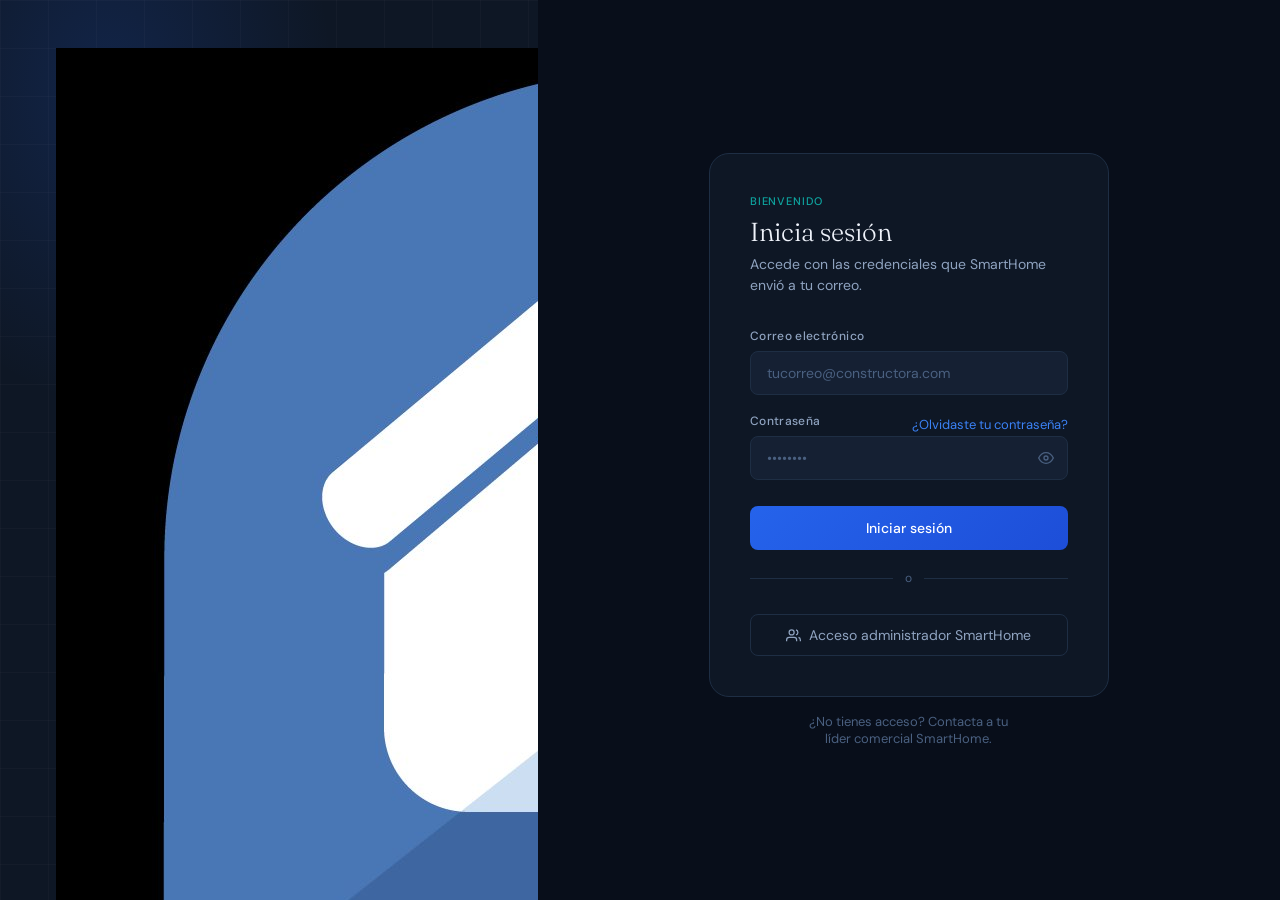
==== commit 059e0a4c: "index.html" ====
--- a/index.html
+++ b/index.html
@@ -22,17 +22,14 @@
 
     <div class="brand-top">
       <div class="brand-logo">
-        <div class="logo-gem">
-          <svg viewBox="0 0 24 24">
-            <path d="M12 2L2 7l10 5 10-5-10-5zM2 17l10 5 10-5M2 12l10 5 10-5"/>
-          </svg>
-        </div>
-        <div class="logo-wordmark">Smart<span>Home</span> Academia</div>
+        <img src="[data-uri]" alt="SmartHome logo" class="brand-logo-img" />
+        <div class="logo-wordmark">Academia</div>
       </div>
 
       <div class="brand-headline">
         Domina el CRM.<br><em>Certifícate.</em><br>Crece.
       </div>
+      <div class="brand-tagline">Plataforma oficial de formación SmartHome</div>
 
       <p class="brand-sub">
         Plataforma oficial de capacitación para equipos del sector
@@ -155,7 +152,7 @@
           Por seguridad debes crear una contraseña personal antes de continuar.
         </div>
 
-        <div class="screen-eyebrow">RF004 — Primer inicio de sesión</div>
+        <div class="screen-eyebrow">RF006 — Primer inicio de sesión</div>
         <div class="screen-title">Crea tu contraseña</div>
         <p class="screen-sub">Tu contraseña temporal ya no será válida después de este paso.</p>
 
@@ -234,7 +231,7 @@
           <div class="step-dot"></div>
           <div class="step-dot"></div>
         </div>
-        <div class="screen-eyebrow">RF005 — Recuperación</div>
+        <div class="screen-eyebrow">RF007 — Recuperación</div>
         <div class="screen-title">¿Olvidaste tu contraseña?</div>
         <p class="screen-sub">Ingresa tu correo y te enviaremos un enlace seguro de recuperación.</p>
 
@@ -275,7 +272,7 @@
           <div class="step-dot done"></div>
           <div class="step-dot"></div>
         </div>
-        <div class="screen-eyebrow">RF005 — Verificación</div>
+        <div class="screen-eyebrow">RF007 — Verificación</div>
         <div class="screen-title">Revisa tu correo</div>
         <p class="screen-sub">
           Ingresa el código de 6 dígitos que enviamos a
@@ -317,7 +314,7 @@
           <div class="step-dot done"></div>
           <div class="step-dot done"></div>
         </div>
-        <div class="screen-eyebrow">RF005 — Nueva contraseña</div>
+        <div class="screen-eyebrow">RF007 — Nueva contraseña</div>
         <div class="screen-title">Crea tu nueva contraseña</div>
         <p class="screen-sub">Elige una contraseña segura. El enlace anterior quedará invalidado.</p>
 
@@ -397,7 +394,7 @@
         Volver
       </div>
       <div class="auth-card">
-        <div class="screen-eyebrow">RF002 — Administración</div>
+        <div class="screen-eyebrow">RF003 — Administración</div>
         <div class="screen-title">Crear usuarios</div>
         <p class="screen-sub">Solo SmartHome puede crear cuentas. No hay registro público.</p>
 
@@ -409,7 +406,7 @@
         <!-- Creación individual -->
         <div id="admin-individual">
           <div class="alert alert-info show" style="margin-bottom:18px">
-            Al crear el usuario se enviará automáticamente el correo con credenciales (RF003).
+            Al crear el usuario se enviará automáticamente el correo con credenciales (RF005).
           </div>
 
           <div class="grid-2">
--- a/style.css
+++ b/style.css
@@ -0,0 +1,686 @@
+/* ============================================================
+   SmartHome Academia — Auth
+   style.css
+   ============================================================ */
+
+/* ── RESET ──────────────────────────────────────────────────── */
+*, *::before, *::after {
+  box-sizing: border-box;
+  margin: 0;
+  padding: 0;
+}
+
+html, body {
+  height: 100%;
+  font-family: 'DM Sans', system-ui, sans-serif;
+  background: #080E1A;
+  color: #E8EDF5;
+  overflow: hidden;
+}
+
+button, input, select { font-family: inherit; }
+a { text-decoration: none; color: inherit; }
+
+/* ── DESIGN TOKENS ──────────────────────────────────────────── */
+:root {
+  --navy:        #080E1A;
+  --navy2:       #0E1725;
+  --navy3:       #152033;
+  --navy4:       #1D2D45;
+  --blue:        #2563EB;
+  --blue-light:  #3B82F6;
+  --blue-dim:    #1E3A6E;
+  --teal:        #0EA5A0;
+  --teal-light:  #2DD4CF;
+  --gold:        #C9A84C;
+  --gold-light:  #F0CC7A;
+  --text-1:      #EEF2FA;
+  --text-2:      #8FA3C0;
+  --text-3:      #4A6080;
+  --border:      #1E2E44;
+  --border-2:    #243550;
+  --radius:      12px;
+  --radius-sm:   8px;
+  --ease:        cubic-bezier(.4, 0, .2, 1);
+}
+
+/* ── LAYOUT ─────────────────────────────────────────────────── */
+.shell {
+  display: flex;
+  height: 100vh;
+  width: 100vw;
+  position: relative;
+  overflow: hidden;
+}
+
+/* ── BRANDING PANEL (left) ──────────────────────────────────── */
+.brand-panel {
+  width: 42%;
+  flex-shrink: 0;
+  background: var(--navy2);
+  display: flex;
+  flex-direction: column;
+  justify-content: space-between;
+  padding: 48px 56px;
+  position: relative;
+  overflow: hidden;
+}
+
+.brand-panel::before {
+  content: '';
+  position: absolute;
+  inset: 0;
+  background:
+    radial-gradient(ellipse 60% 50% at 20% 10%, rgba(37, 99, 235, .18) 0%, transparent 70%),
+    radial-gradient(ellipse 40% 60% at 80% 90%, rgba(14, 165, 160, .12) 0%, transparent 70%);
+  pointer-events: none;
+}
+
+.brand-grid {
+  position: absolute;
+  inset: 0;
+  background-image:
+    linear-gradient(rgba(255, 255, 255, .025) 1px, transparent 1px),
+    linear-gradient(90deg, rgba(255, 255, 255, .025) 1px, transparent 1px);
+  background-size: 48px 48px;
+  pointer-events: none;
+}
+
+.brand-top  { position: relative; z-index: 1; }
+.brand-bottom { position: relative; z-index: 1; }
+
+.brand-logo {
+  display: flex;
+  align-items: center;
+  gap: 12px;
+  margin-bottom: 64px;
+}
+
+.logo-gem {
+  width: 40px;
+  height: 40px;
+  border-radius: 10px;
+  background: linear-gradient(135deg, var(--blue), var(--teal));
+  display: flex;
+  align-items: center;
+  justify-content: center;
+  box-shadow: 0 0 24px rgba(37, 99, 235, .4);
+}
+
+.logo-gem svg {
+  width: 22px;
+  height: 22px;
+  fill: none;
+  stroke: #fff;
+  stroke-width: 2;
+}
+
+.logo-wordmark {
+  font-family: 'Fraunces', Georgia, serif;
+  font-size: 20px;
+  font-weight: 300;
+  letter-spacing: .02em;
+  color: var(--text-1);
+}
+
+.logo-wordmark span { color: var(--teal-light); }
+
+.brand-headline {
+  font-family: 'Fraunces', Georgia, serif;
+  font-size: 42px;
+  line-height: 1.15;
+  font-weight: 300;
+  color: var(--text-1);
+  margin-bottom: 24px;
+  letter-spacing: -.01em;
+}
+
+.brand-headline em {
+  font-style: italic;
+  color: var(--gold-light);
+}
+
+.brand-sub {
+  font-size: 15px;
+  color: var(--text-2);
+  line-height: 1.7;
+  max-width: 340px;
+  font-weight: 300;
+}
+
+/* Area pills */
+.area-pills {
+  display: flex;
+  flex-wrap: wrap;
+  gap: 8px;
+  margin-top: 36px;
+}
+
+.pill {
+  padding: 5px 12px;
+  border-radius: 20px;
+  border: 1px solid var(--border-2);
+  font-size: 12px;
+  color: var(--text-2);
+  background: rgba(255, 255, 255, .03);
+  transition: .2s var(--ease);
+}
+
+.pill:hover {
+  border-color: var(--blue-light);
+  color: var(--text-1);
+}
+
+.pill.active-area {
+  border-color: var(--teal);
+  color: var(--teal-light);
+  background: rgba(14, 165, 160, .08);
+}
+
+/* Stats row */
+.brand-stats { display: flex; gap: 36px; }
+
+.stat-val {
+  font-family: 'Fraunces', Georgia, serif;
+  font-size: 28px;
+  font-weight: 300;
+  color: var(--text-1);
+  line-height: 1;
+  margin-bottom: 4px;
+}
+
+.stat-lbl {
+  font-size: 12px;
+  color: var(--text-3);
+  letter-spacing: .04em;
+  text-transform: uppercase;
+}
+
+/* ── AUTH PANEL (right) ─────────────────────────────────────── */
+.auth-panel {
+  flex: 1;
+  display: flex;
+  align-items: center;
+  justify-content: center;
+  background: var(--navy);
+  padding: 32px;
+  position: relative;
+  overflow-y: auto;
+}
+
+/* ── SCREENS ────────────────────────────────────────────────── */
+.screen {
+  width: 100%;
+  max-width: 400px;
+  animation: screenIn .35s var(--ease) both;
+  display: none;
+}
+
+.screen.active { display: block; }
+
+@keyframes screenIn {
+  from { opacity: 0; transform: translateY(12px); }
+  to   { opacity: 1; transform: translateY(0); }
+}
+
+/* ── AUTH CARD ──────────────────────────────────────────────── */
+.auth-card {
+  background: var(--navy2);
+  border: 1px solid var(--border);
+  border-radius: 20px;
+  padding: 40px;
+  position: relative;
+  overflow: hidden;
+}
+
+/* Top shimmer line */
+.auth-card::before {
+  content: '';
+  position: absolute;
+  top: -1px;
+  left: 40px;
+  right: 40px;
+  height: 1px;
+  background: linear-gradient(
+    90deg,
+    transparent,
+    rgba(37, 99, 235, .6),
+    rgba(14, 165, 160, .4),
+    transparent
+  );
+}
+
+/* Eyebrow / title / sub */
+.screen-eyebrow {
+  font-size: 11px;
+  font-weight: 500;
+  letter-spacing: .08em;
+  text-transform: uppercase;
+  color: var(--teal);
+  margin-bottom: 8px;
+}
+
+.screen-title {
+  font-family: 'Fraunces', Georgia, serif;
+  font-size: 26px;
+  font-weight: 300;
+  color: var(--text-1);
+  margin-bottom: 6px;
+}
+
+.screen-sub {
+  font-size: 14px;
+  color: var(--text-2);
+  margin-bottom: 32px;
+  line-height: 1.5;
+}
+
+/* ── FORM FIELDS ────────────────────────────────────────────── */
+.field { margin-bottom: 18px; }
+
+.field-label {
+  font-size: 12px;
+  font-weight: 500;
+  color: var(--text-2);
+  display: block;
+  margin-bottom: 7px;
+  letter-spacing: .03em;
+}
+
+.field-wrap { position: relative; }
+
+.field-input {
+  width: 100%;
+  padding: 12px 16px;
+  background: var(--navy3);
+  border: 1px solid var(--border);
+  border-radius: var(--radius-sm);
+  font-size: 14px;
+  color: var(--text-1);
+  outline: none;
+  transition: .2s var(--ease);
+  -webkit-appearance: none;
+}
+
+.field-input::placeholder { color: var(--text-3); }
+
+.field-input:focus {
+  border-color: var(--blue-light);
+  background: var(--navy4);
+  box-shadow: 0 0 0 3px rgba(37, 99, 235, .15);
+}
+
+.field-input.has-icon  { padding-right: 44px; }
+
+.field-input.error {
+  border-color: #EF4444;
+  box-shadow: 0 0 0 3px rgba(239, 68, 68, .12);
+}
+
+.field-icon {
+  position: absolute;
+  right: 14px;
+  top: 50%;
+  transform: translateY(-50%);
+  color: var(--text-3);
+  cursor: pointer;
+  display: flex;
+  align-items: center;
+}
+
+.field-icon svg { width: 16px; height: 16px; }
+
+.field-error {
+  font-size: 12px;
+  color: #FC8181;
+  margin-top: 5px;
+  display: none;
+}
+
+.field-error.show { display: block; }
+
+/* ── SELECT ─────────────────────────────────────────────────── */
+.field-select {
+  width: 100%;
+  padding: 12px 16px;
+  background: var(--navy3);
+  border: 1px solid var(--border);
+  border-radius: var(--radius-sm);
+  font-size: 14px;
+  color: var(--text-1);
+  outline: none;
+  cursor: pointer;
+  -webkit-appearance: none;
+  background-image: url("data:image/svg+xml,%3Csvg xmlns='http://www.w3.org/2000/svg' width='12' height='12' viewBox='0 0 24 24' fill='none' stroke='%234A6080' stroke-width='2'%3E%3Cpolyline points='6 9 12 15 18 9'/%3E%3C/svg%3E");
+  background-repeat: no-repeat;
+  background-position: right 14px center;
+  padding-right: 38px;
+}
+
+.field-select:focus {
+  border-color: var(--blue-light);
+  box-shadow: 0 0 0 3px rgba(37, 99, 235, .15);
+}
+
+.field-select option { background: var(--navy2); }
+
+/* ── PASSWORD STRENGTH ──────────────────────────────────────── */
+.pwd-strength { margin-top: 8px; display: none; }
+.pwd-strength.show { display: block; }
+
+.pwd-bars {
+  display: flex;
+  gap: 4px;
+  margin-bottom: 4px;
+}
+
+.pwd-bar {
+  height: 3px;
+  flex: 1;
+  border-radius: 2px;
+  background: var(--border);
+  transition: .3s;
+}
+
+.pwd-label { font-size: 11px; color: var(--text-3); }
+
+/* Password rules checklist */
+.pwd-rules { margin-top: 12px; }
+
+.pwd-rule {
+  display: flex;
+  align-items: center;
+  gap: 8px;
+  font-size: 12px;
+  color: var(--text-3);
+  margin-bottom: 6px;
+  transition: .2s;
+}
+
+.pwd-rule.met { color: #6EE7B7; }
+
+.rule-dot {
+  width: 6px;
+  height: 6px;
+  border-radius: 50%;
+  background: var(--border);
+  flex-shrink: 0;
+  transition: .2s;
+}
+
+.pwd-rule.met .rule-dot { background: #6EE7B7; }
+
+/* ── BUTTONS ────────────────────────────────────────────────── */
+.btn-primary {
+  width: 100%;
+  padding: 13px;
+  border-radius: var(--radius-sm);
+  background: linear-gradient(135deg, var(--blue), #1D4ED8);
+  color: #fff;
+  font-size: 14px;
+  font-weight: 500;
+  border: none;
+  cursor: pointer;
+  transition: .2s var(--ease);
+  position: relative;
+  overflow: hidden;
+  margin-top: 8px;
+}
+
+.btn-primary:hover {
+  background: linear-gradient(135deg, var(--blue-light), var(--blue));
+  transform: translateY(-1px);
+  box-shadow: 0 8px 24px rgba(37, 99, 235, .35);
+}
+
+.btn-primary:active  { transform: translateY(0); }
+
+.btn-primary:disabled {
+  opacity: .5;
+  cursor: not-allowed;
+  transform: none;
+}
+
+.btn-primary .btn-loader {
+  display: none;
+  position: absolute;
+  inset: 0;
+  background: inherit;
+  align-items: center;
+  justify-content: center;
+}
+
+.btn-primary.loading .btn-loader { display: flex; }
+.btn-primary.loading .btn-text   { visibility: hidden; }
+
+.btn-ghost {
+  width: 100%;
+  padding: 11px;
+  border-radius: var(--radius-sm);
+  background: transparent;
+  color: var(--text-2);
+  border: 1px solid var(--border);
+  font-size: 14px;
+  cursor: pointer;
+  transition: .2s var(--ease);
+  margin-top: 8px;
+}
+
+.btn-ghost:hover {
+  border-color: var(--border-2);
+  color: var(--text-1);
+  background: var(--navy3);
+}
+
+/* ── ALERTS ─────────────────────────────────────────────────── */
+.alert {
+  padding: 12px 14px;
+  border-radius: var(--radius-sm);
+  font-size: 13px;
+  line-height: 1.5;
+  margin-bottom: 20px;
+  display: none;
+}
+
+.alert.show    { display: block; }
+
+.alert-info {
+  background: rgba(37, 99, 235, .12);
+  border: 1px solid rgba(37, 99, 235, .25);
+  color: #93C5FD;
+}
+
+.alert-success {
+  background: rgba(16, 185, 129, .1);
+  border: 1px solid rgba(16, 185, 129, .2);
+  color: #6EE7B7;
+}
+
+.alert-warn {
+  background: rgba(245, 158, 11, .1);
+  border: 1px solid rgba(245, 158, 11, .2);
+  color: #FCD34D;
+}
+
+/* ── DIVIDER ────────────────────────────────────────────────── */
+.divider {
+  display: flex;
+  align-items: center;
+  gap: 12px;
+  margin: 20px 0;
+  color: var(--text-3);
+  font-size: 12px;
+}
+
+.divider::before,
+.divider::after {
+  content: '';
+  flex: 1;
+  height: 1px;
+  background: var(--border);
+}
+
+/* ── LINKS & UTILS ──────────────────────────────────────────── */
+.link {
+  color: var(--blue-light);
+  cursor: pointer;
+  font-size: 13px;
+  transition: .15s;
+}
+
+.link:hover { color: var(--teal-light); }
+
+.text-center  { text-align: center; }
+.mt-16        { margin-top: 16px; }
+.mt-8         { margin-top: 8px; }
+
+.flex-between {
+  display: flex;
+  justify-content: space-between;
+  align-items: center;
+}
+
+/* ── STEP DOTS (recovery flow) ──────────────────────────────── */
+.step-dots {
+  display: flex;
+  gap: 6px;
+  justify-content: center;
+  margin-bottom: 28px;
+}
+
+.step-dot {
+  width: 6px;
+  height: 6px;
+  border-radius: 50%;
+  background: var(--border);
+  transition: .3s;
+}
+
+.step-dot.done {
+  background: var(--teal);
+  width: 18px;
+  border-radius: 3px;
+}
+
+.step-dot.active { background: var(--blue-light); }
+
+/* ── BACK LINK ──────────────────────────────────────────────── */
+.back-link {
+  display: inline-flex;
+  align-items: center;
+  gap: 6px;
+  font-size: 13px;
+  color: var(--text-3);
+  cursor: pointer;
+  transition: .15s;
+  margin-bottom: 24px;
+}
+
+.back-link:hover { color: var(--text-2); }
+.back-link svg   { width: 14px; height: 14px; }
+
+/* ── SUCCESS RING ───────────────────────────────────────────── */
+.success-ring {
+  width: 72px;
+  height: 72px;
+  border-radius: 50%;
+  background: rgba(16, 185, 129, .1);
+  border: 1.5px solid rgba(16, 185, 129, .3);
+  display: flex;
+  align-items: center;
+  justify-content: center;
+  margin: 0 auto 20px;
+}
+
+.success-ring svg {
+  width: 32px;
+  height: 32px;
+  stroke: #6EE7B7;
+  stroke-width: 2;
+  fill: none;
+}
+
+/* ── ADMIN TABS ─────────────────────────────────────────────── */
+.admin-tabs {
+  display: flex;
+  gap: 2px;
+  background: var(--navy3);
+  border-radius: var(--radius-sm);
+  padding: 3px;
+  margin-bottom: 24px;
+}
+
+.admin-tab {
+  flex: 1;
+  padding: 8px;
+  border-radius: 6px;
+  text-align: center;
+  font-size: 13px;
+  color: var(--text-2);
+  cursor: pointer;
+  transition: .2s;
+}
+
+.admin-tab.active {
+  background: var(--navy4);
+  color: var(--text-1);
+}
+
+/* ── UPLOAD ZONE ────────────────────────────────────────────── */
+.upload-zone {
+  border: 1.5px dashed var(--border-2);
+  border-radius: var(--radius);
+  padding: 28px;
+  text-align: center;
+  cursor: pointer;
+  transition: .2s;
+  background: var(--navy3);
+}
+
+.upload-zone:hover {
+  border-color: var(--blue-light);
+  background: var(--navy4);
+}
+
+.upload-icon {
+  width: 36px;
+  height: 36px;
+  margin: 0 auto 10px;
+  color: var(--text-3);
+}
+
+.upload-icon svg { width: 100%; height: 100%; }
+
+.upload-text {
+  font-size: 13px;
+  color: var(--text-2);
+  margin-bottom: 4px;
+}
+
+.upload-sub { font-size: 11px; color: var(--text-3); }
+
+/* ── SPINNER ────────────────────────────────────────────────── */
+.spinner {
+  width: 20px;
+  height: 20px;
+  border-radius: 50%;
+  border: 2px solid rgba(255, 255, 255, .2);
+  border-top-color: #fff;
+  animation: spin .7s linear infinite;
+}
+
+@keyframes spin { to { transform: rotate(360deg); } }
+
+/* ── 2-COLUMN GRID ──────────────────────────────────────────── */
+.grid-2 {
+  display: grid;
+  grid-template-columns: 1fr 1fr;
+  gap: 12px;
+}
+
+/* ── RESPONSIVE ─────────────────────────────────────────────── */
+@media (max-width: 768px) {
+  .brand-panel  { display: none; }
+  .auth-panel   { padding: 20px; }
+  .auth-card    { padding: 28px 24px; }
+}
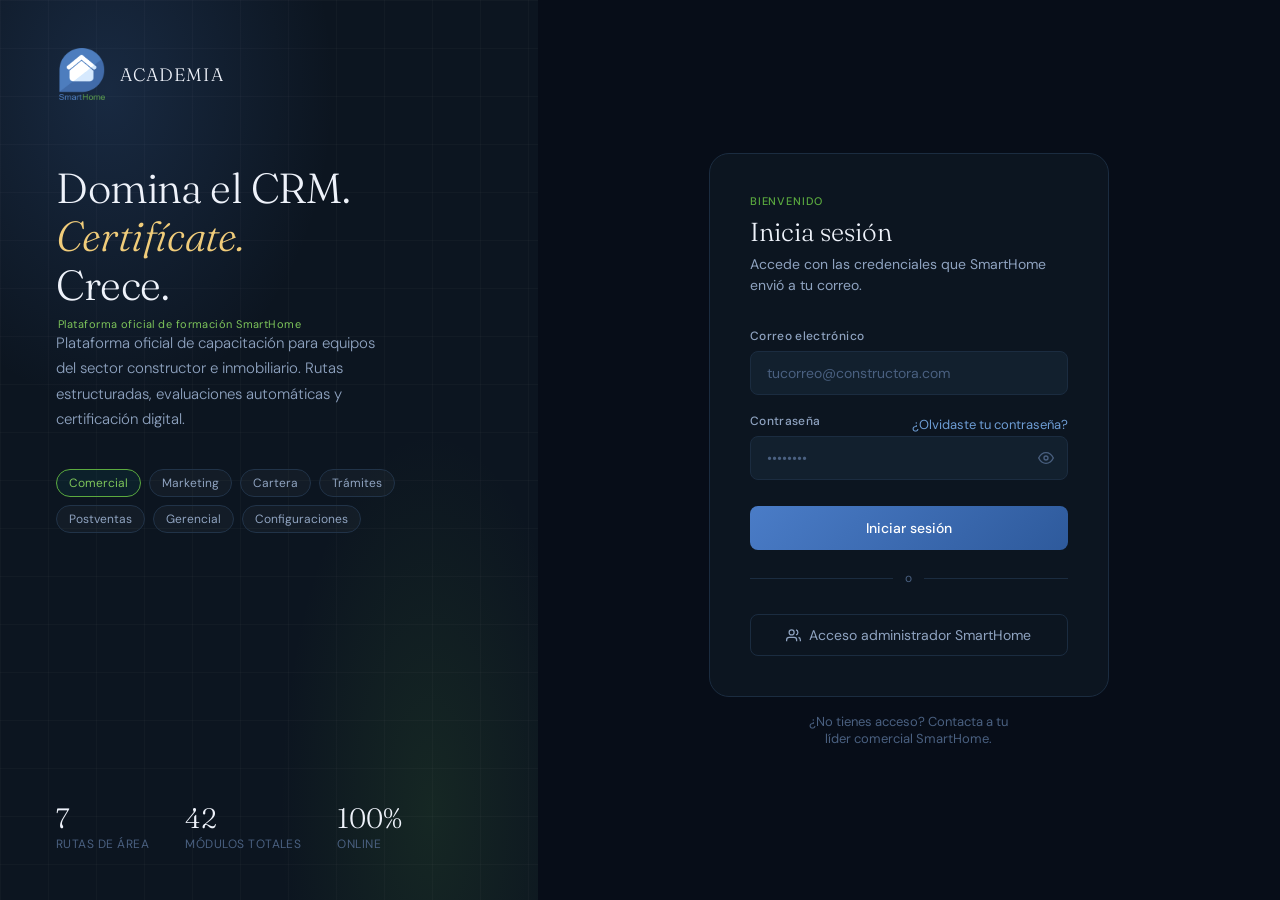
==== commit 9df8804a: "index.html" ====
--- a/index.html
+++ b/index.html
@@ -22,7 +22,7 @@
 
     <div class="brand-top">
       <div class="brand-logo">
-        <img src="[data-uri]" alt="SmartHome logo" class="brand-logo-img" />
+        <img src="[data-uri]" alt="SmartHome logo" class="brand-logo-img" />
         <div class="logo-wordmark">Academia</div>
       </div>
 
@@ -44,13 +44,14 @@
         <div class="pill">Trámites</div>
         <div class="pill">Postventas</div>
         <div class="pill">Gerencial</div>
+        <div class="pill">Configuraciones</div>
       </div>
     </div><!-- /brand-top -->
 
     <div class="brand-bottom">
       <div class="brand-stats">
         <div>
-          <div class="stat-val">6</div>
+          <div class="stat-val">7</div>
           <div class="stat-lbl">Rutas de área</div>
         </div>
         <div>
@@ -435,6 +436,7 @@
                 <option>Trámites</option>
                 <option>Postventas</option>
                 <option>Gerencial</option>
+                <option>Configuraciones y preferencias</option>
               </select>
             </div>
           </div>
--- a/style.css
+++ b/style.css
@@ -23,25 +23,34 @@
 
 /* ── DESIGN TOKENS ──────────────────────────────────────────── */
 :root {
-  --navy:        #080E1A;
-  --navy2:       #0E1725;
-  --navy3:       #152033;
-  --navy4:       #1D2D45;
-  --blue:        #2563EB;
-  --blue-light:  #3B82F6;
-  --blue-dim:    #1E3A6E;
-  --teal:        #0EA5A0;
-  --teal-light:  #2DD4CF;
-  --gold:        #C9A84C;
-  --gold-light:  #F0CC7A;
-  --text-1:      #EEF2FA;
-  --text-2:      #8FA3C0;
-  --text-3:      #4A6080;
-  --border:      #1E2E44;
-  --border-2:    #243550;
-  --radius:      12px;
-  --radius-sm:   8px;
-  --ease:        cubic-bezier(.4, 0, .2, 1);
+  /* SmartHome brand palette */
+  --sh-blue:       #4A7CC7;   /* azul del logo */
+  --sh-green:      #5BAA3F;   /* verde del logo */
+  --sh-blue-dark:  #2E5A9C;
+  --sh-blue-light: #6E9DD4;
+  --sh-green-dark: #3D7A2A;
+  --sh-green-light:#7DC45A;
+
+  /* UI surface tokens */
+  --navy:          #070D18;
+  --navy2:         #0C1520;
+  --navy3:         #12202E;
+  --navy4:         #1A2E42;
+  --blue:          var(--sh-blue);
+  --blue-light:    var(--sh-blue-light);
+  --blue-dim:      #1C3A6A;
+  --teal:          var(--sh-green);
+  --teal-light:    var(--sh-green-light);
+  --gold:          #C9A84C;
+  --gold-light:    #F0CC7A;
+  --text-1:        #EEF2FA;
+  --text-2:        #8FA3C0;
+  --text-3:        #4A6080;
+  --border:        #1B2C40;
+  --border-2:      #213348;
+  --radius:        12px;
+  --radius-sm:     8px;
+  --ease:          cubic-bezier(.4, 0, .2, 1);
 }
 
 /* ── LAYOUT ─────────────────────────────────────────────────── */
@@ -71,8 +80,8 @@
   position: absolute;
   inset: 0;
   background:
-    radial-gradient(ellipse 60% 50% at 20% 10%, rgba(37, 99, 235, .18) 0%, transparent 70%),
-    radial-gradient(ellipse 40% 60% at 80% 90%, rgba(14, 165, 160, .12) 0%, transparent 70%);
+    radial-gradient(ellipse 60% 50% at 20% 10%, rgba(74, 124, 199, .20) 0%, transparent 70%),
+    radial-gradient(ellipse 40% 60% at 80% 90%, rgba(91, 170, 63, .12) 0%, transparent 70%);
   pointer-events: none;
 }
 
@@ -96,34 +105,31 @@
   margin-bottom: 64px;
 }
 
-.logo-gem {
-  width: 40px;
-  height: 40px;
-  border-radius: 10px;
-  background: linear-gradient(135deg, var(--blue), var(--teal));
-  display: flex;
-  align-items: center;
-  justify-content: center;
-  box-shadow: 0 0 24px rgba(37, 99, 235, .4);
-}
-
-.logo-gem svg {
-  width: 22px;
-  height: 22px;
-  fill: none;
-  stroke: #fff;
-  stroke-width: 2;
+.brand-logo-img {
+  width: 52px;
+  height: 52px;
+  object-fit: contain;
+  /* remove black bg from png */
+  mix-blend-mode: screen;
+  filter: brightness(1.05);
 }
 
 .logo-wordmark {
   font-family: 'Fraunces', Georgia, serif;
-  font-size: 20px;
+  font-size: 18px;
   font-weight: 300;
-  letter-spacing: .02em;
-  color: var(--text-1);
-}
-
-.logo-wordmark span { color: var(--teal-light); }
+  letter-spacing: .06em;
+  color: var(--text-1);
+  text-transform: uppercase;
+}
+
+.brand-tagline {
+  font-size: 11px;
+  color: var(--teal-light);
+  letter-spacing: .04em;
+  margin-top: -16px;
+  padding-left: 2px;
+}
 
 .brand-headline {
   font-family: 'Fraunces', Georgia, serif;
@@ -244,8 +250,8 @@
   background: linear-gradient(
     90deg,
     transparent,
-    rgba(37, 99, 235, .6),
-    rgba(14, 165, 160, .4),
+    rgba(74, 124, 199, .6),
+    rgba(91, 170, 63, .35),
     transparent
   );
 }
@@ -415,7 +421,7 @@
   width: 100%;
   padding: 13px;
   border-radius: var(--radius-sm);
-  background: linear-gradient(135deg, var(--blue), #1D4ED8);
+  background: linear-gradient(135deg, var(--sh-blue), var(--sh-blue-dark));
   color: #fff;
   font-size: 14px;
   font-weight: 500;
@@ -428,7 +434,7 @@
 }
 
 .btn-primary:hover {
-  background: linear-gradient(135deg, var(--blue-light), var(--blue));
+  background: linear-gradient(135deg, var(--sh-blue-light), var(--sh-blue));
   transform: translateY(-1px);
   box-shadow: 0 8px 24px rgba(37, 99, 235, .35);
 }
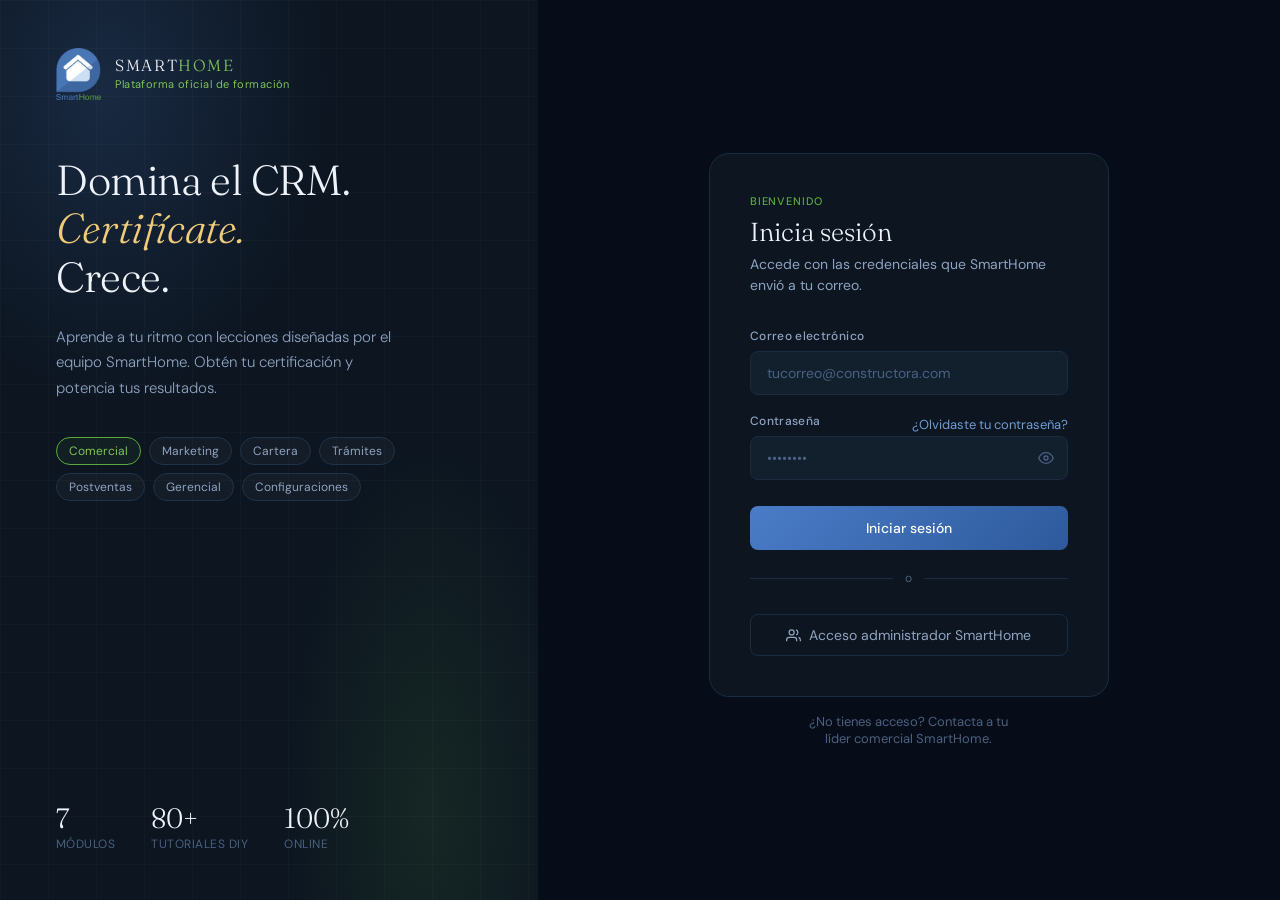
==== commit 65eaba4b: "index.html" ====
--- a/index.html
+++ b/index.html
@@ -1,43 +1,163 @@
 <!DOCTYPE html>
 <html lang="es">
 <head>
-  <meta charset="UTF-8" />
-  <meta name="viewport" content="width=device-width, initial-scale=1.0" />
-  <title>SmartHome Academia — Acceso</title>
-  <link rel="preconnect" href="https://fonts.googleapis.com" />
-  <link
-    href="https://fonts.googleapis.com/css2?family=Fraunces:ital,opsz,wght@0,9..144,300;0,9..144,400;1,9..144,300&family=DM+Sans:wght@300;400;500&display=swap"
-    rel="stylesheet"
-  />
-  <link rel="stylesheet" href="style.css" />
+<meta charset="UTF-8"/>
+<meta name="viewport" content="width=device-width,initial-scale=1.0"/>
+<title>SmartHome Academia — Acceso</title>
+<link href="https://fonts.googleapis.com/css2?family=Fraunces:ital,opsz,wght@0,9..144,300;0,9..144,400;1,9..144,300&family=DM+Sans:wght@300;400;500&display=swap" rel="stylesheet"/>
+<style>
+/* ══════════════════════════════════════════════
+   SMARTHOME ACADEMIA — LOGIN  (todo en uno)
+   ══════════════════════════════════════════════ */
+:root{
+  --sh-blue:#4A7CC7; --sh-blue-dk:#2E5A9C; --sh-blue-lt:#6E9DD4;
+  --sh-green:#5BAA3F; --sh-green-lt:#7DC45A;
+  --navy:#070D18; --navy2:#0C1520; --navy3:#12202E; --navy4:#1A2E42;
+  --t1:#EEF2FA; --t2:#8FA3C0; --t3:#4A6080;
+  --brd:#1B2C40; --brd2:#213348;
+  --gold-lt:#F0CC7A;
+  --r:12px; --r-sm:8px;
+  --ease:cubic-bezier(.4,0,.2,1);
+}
+*,*::before,*::after{box-sizing:border-box;margin:0;padding:0}
+html,body{height:100%;font-family:'DM Sans',system-ui,sans-serif;background:#080E1A;color:var(--t1);overflow:hidden}
+button,input,select{font-family:inherit}
+a{text-decoration:none;color:inherit}
+
+/* ── LAYOUT ── */
+.shell{display:flex;height:100vh;width:100vw;overflow:hidden}
+
+/* ── BRAND PANEL ── */
+.brand-panel{width:42%;flex-shrink:0;background:var(--navy2);display:flex;flex-direction:column;justify-content:space-between;padding:48px 56px;position:relative;overflow:hidden}
+.brand-panel::before{content:'';position:absolute;inset:0;background:radial-gradient(ellipse 60% 50% at 20% 10%,rgba(74,124,199,.20) 0%,transparent 70%),radial-gradient(ellipse 40% 60% at 80% 90%,rgba(91,170,63,.12) 0%,transparent 70%);pointer-events:none}
+.brand-grid{position:absolute;inset:0;background-image:linear-gradient(rgba(255,255,255,.025) 1px,transparent 1px),linear-gradient(90deg,rgba(255,255,255,.025) 1px,transparent 1px);background-size:48px 48px;pointer-events:none}
+.brand-top,.brand-bottom{position:relative;z-index:1}
+.brand-logo{display:flex;align-items:center;gap:14px;margin-bottom:56px}
+.brand-logo-img{height:52px;width:auto;object-fit:contain}
+.logo-wordmark{font-family:'Fraunces',Georgia,serif;font-size:16px;font-weight:300;letter-spacing:.10em;color:var(--t1);text-transform:uppercase;line-height:1;margin-bottom:4px}
+.brand-tagline{font-size:11px;color:var(--sh-green-lt);letter-spacing:.04em}
+.brand-headline{font-family:'Fraunces',Georgia,serif;font-size:42px;line-height:1.15;font-weight:300;color:var(--t1);margin-bottom:24px;letter-spacing:-.01em}
+.brand-headline em{font-style:italic;color:var(--gold-lt)}
+.brand-sub{font-size:15px;color:var(--t2);line-height:1.7;max-width:340px;font-weight:300}
+.area-pills{display:flex;flex-wrap:wrap;gap:8px;margin-top:36px}
+.pill{padding:5px 12px;border-radius:20px;border:1px solid var(--brd2);font-size:12px;color:var(--t2);background:rgba(255,255,255,.03);transition:.2s var(--ease)}
+.pill.active-area{border-color:var(--sh-green);color:var(--sh-green-lt);background:rgba(91,170,63,.08)}
+.brand-stats{display:flex;gap:36px}
+.stat-val{font-family:'Fraunces',Georgia,serif;font-size:28px;font-weight:300;color:var(--t1);line-height:1;margin-bottom:4px}
+.stat-lbl{font-size:12px;color:var(--t3);letter-spacing:.04em;text-transform:uppercase}
+
+/* ── AUTH PANEL ── */
+.auth-panel{flex:1;display:flex;align-items:center;justify-content:center;background:var(--navy);padding:32px;position:relative;overflow-y:auto}
+.screen{width:100%;max-width:400px;display:none;animation:scIn .35s var(--ease) both}
+.screen.active{display:block}
+@keyframes scIn{from{opacity:0;transform:translateY(12px)}to{opacity:1;transform:translateY(0)}}
+
+/* ── AUTH CARD ── */
+.auth-card{background:var(--navy2);border:1px solid var(--brd);border-radius:20px;padding:40px;position:relative;overflow:hidden}
+.auth-card::before{content:'';position:absolute;top:-1px;left:40px;right:40px;height:1px;background:linear-gradient(90deg,transparent,rgba(74,124,199,.6),rgba(91,170,63,.35),transparent)}
+.screen-eyebrow{font-size:11px;font-weight:500;letter-spacing:.08em;text-transform:uppercase;color:var(--sh-green);margin-bottom:8px}
+.screen-title{font-family:'Fraunces',Georgia,serif;font-size:26px;font-weight:300;color:var(--t1);margin-bottom:6px}
+.screen-sub{font-size:14px;color:var(--t2);margin-bottom:32px;line-height:1.5}
+
+/* ── FIELDS ── */
+.field{margin-bottom:18px}
+.field-label{font-size:12px;font-weight:500;color:var(--t2);display:block;margin-bottom:7px;letter-spacing:.03em}
+.field-wrap{position:relative}
+.field-input{width:100%;padding:12px 16px;background:var(--navy3);border:1px solid var(--brd);border-radius:var(--r-sm);font-size:14px;color:var(--t1);outline:none;transition:.2s var(--ease);-webkit-appearance:none}
+.field-input::placeholder{color:var(--t3)}
+.field-input:focus{border-color:var(--sh-blue-lt);background:var(--navy4);box-shadow:0 0 0 3px rgba(74,124,199,.15)}
+.field-input.has-icon{padding-right:44px}
+.field-input.error{border-color:#EF4444;box-shadow:0 0 0 3px rgba(239,68,68,.12)}
+.field-icon{position:absolute;right:14px;top:50%;transform:translateY(-50%);color:var(--t3);cursor:pointer;display:flex;align-items:center}
+.field-icon svg{width:16px;height:16px}
+.field-error{font-size:12px;color:#FC8181;margin-top:5px;display:none}
+.field-error.show{display:block}
+.field-select{width:100%;padding:12px 16px;background:var(--navy3);border:1px solid var(--brd);border-radius:var(--r-sm);font-size:14px;color:var(--t1);outline:none;cursor:pointer;-webkit-appearance:none;background-image:url("data:image/svg+xml,%3Csvg xmlns='http://www.w3.org/2000/svg' width='12' height='12' viewBox='0 0 24 24' fill='none' stroke='%234A6080' stroke-width='2'%3E%3Cpolyline points='6 9 12 15 18 9'/%3E%3C/svg%3E");background-repeat:no-repeat;background-position:right 14px center;padding-right:38px}
+.field-select option{background:var(--navy2)}
+
+/* ── PASSWORD STRENGTH ── */
+.pwd-strength{margin-top:8px;display:none}
+.pwd-strength.show{display:block}
+.pwd-bars{display:flex;gap:4px;margin-bottom:4px}
+.pwd-bar{height:3px;flex:1;border-radius:2px;background:var(--brd);transition:.3s}
+.pwd-label{font-size:11px;color:var(--t3)}
+.pwd-rules{margin-top:12px}
+.pwd-rule{display:flex;align-items:center;gap:8px;font-size:12px;color:var(--t3);margin-bottom:6px;transition:.2s}
+.pwd-rule.met{color:#6EE7B7}
+.rule-dot{width:6px;height:6px;border-radius:50%;background:var(--brd);flex-shrink:0;transition:.2s}
+.pwd-rule.met .rule-dot{background:#6EE7B7}
+
+/* ── BUTTONS ── */
+.btn-primary{width:100%;padding:13px;border-radius:var(--r-sm);background:linear-gradient(135deg,var(--sh-blue),var(--sh-blue-dk));color:#fff;font-size:14px;font-weight:500;border:none;cursor:pointer;transition:.2s var(--ease);position:relative;overflow:hidden;margin-top:8px}
+.btn-primary:hover{background:linear-gradient(135deg,var(--sh-blue-lt),var(--sh-blue));transform:translateY(-1px);box-shadow:0 8px 24px rgba(74,124,199,.35)}
+.btn-primary:disabled{opacity:.5;cursor:not-allowed;transform:none}
+.btn-primary .btn-loader{display:none;position:absolute;inset:0;background:inherit;align-items:center;justify-content:center}
+.btn-primary.loading .btn-loader{display:flex}
+.btn-primary.loading .btn-text{visibility:hidden}
+.btn-ghost{width:100%;padding:11px;border-radius:var(--r-sm);background:transparent;color:var(--t2);border:1px solid var(--brd);font-size:14px;cursor:pointer;transition:.2s var(--ease);margin-top:8px}
+.btn-ghost:hover{border-color:var(--brd2);color:var(--t1);background:var(--navy3)}
+
+/* ── ALERTS ── */
+.alert{padding:12px 14px;border-radius:var(--r-sm);font-size:13px;line-height:1.5;margin-bottom:20px;display:none}
+.alert.show{display:block}
+.alert-info{background:rgba(74,124,199,.12);border:1px solid rgba(74,124,199,.25);color:#93C5FD}
+.alert-success{background:rgba(16,185,129,.1);border:1px solid rgba(16,185,129,.2);color:#6EE7B7}
+.alert-warn{background:rgba(245,158,11,.1);border:1px solid rgba(245,158,11,.2);color:#FCD34D}
+
+/* ── MISC ── */
+.divider{display:flex;align-items:center;gap:12px;margin:20px 0;color:var(--t3);font-size:12px}
+.divider::before,.divider::after{content:'';flex:1;height:1px;background:var(--brd)}
+.link{color:var(--sh-blue-lt);cursor:pointer;font-size:13px;transition:.15s}
+.link:hover{color:var(--sh-green-lt)}
+.text-center{text-align:center}
+.mt-16{margin-top:16px}
+.flex-between{display:flex;justify-content:space-between;align-items:center}
+.step-dots{display:flex;gap:6px;justify-content:center;margin-bottom:28px}
+.step-dot{width:6px;height:6px;border-radius:50%;background:var(--brd);transition:.3s}
+.step-dot.done{background:var(--sh-green);width:18px;border-radius:3px}
+.back-link{display:inline-flex;align-items:center;gap:6px;font-size:13px;color:var(--t3);cursor:pointer;transition:.15s;margin-bottom:24px}
+.back-link:hover{color:var(--t2)}
+.back-link svg{width:14px;height:14px}
+.success-ring{width:72px;height:72px;border-radius:50%;background:rgba(16,185,129,.1);border:1.5px solid rgba(16,185,129,.3);display:flex;align-items:center;justify-content:center;margin:0 auto 20px}
+.success-ring svg{width:32px;height:32px;stroke:#6EE7B7;stroke-width:2;fill:none}
+.admin-tabs{display:flex;gap:2px;background:var(--navy3);border-radius:var(--r-sm);padding:3px;margin-bottom:24px}
+.admin-tab{flex:1;padding:8px;border-radius:6px;text-align:center;font-size:13px;color:var(--t2);cursor:pointer;transition:.2s}
+.admin-tab.active{background:var(--navy4);color:var(--t1)}
+.upload-zone{border:1.5px dashed var(--brd2);border-radius:var(--r);padding:28px;text-align:center;cursor:pointer;transition:.2s;background:var(--navy3)}
+.upload-zone:hover{border-color:var(--sh-blue-lt);background:var(--navy4)}
+.upload-icon{width:36px;height:36px;margin:0 auto 10px;color:var(--t3)}
+.upload-icon svg{width:100%;height:100%}
+.upload-text{font-size:13px;color:var(--t2);margin-bottom:4px}
+.upload-sub{font-size:11px;color:var(--t3)}
+.spinner{width:20px;height:20px;border-radius:50%;border:2px solid rgba(255,255,255,.2);border-top-color:#fff;animation:spin .7s linear infinite}
+@keyframes spin{to{transform:rotate(360deg)}}
+.grid-2{display:grid;grid-template-columns:1fr 1fr;gap:12px}
+
+/* ── RESPONSIVE ── */
+@media(max-width:768px){
+  .brand-panel{display:none}
+  .auth-panel{padding:20px}
+  .auth-card{padding:28px 24px}
+}
+</style>
 </head>
 <body>
 <div class="shell">
 
-  <!-- ════════════════════════════════════════════
-       PANEL IZQUIERDO — BRANDING
-  ════════════════════════════════════════════ -->
+  <!-- ═══════════ PANEL IZQUIERDO ═══════════ -->
   <div class="brand-panel">
     <div class="brand-grid"></div>
-
     <div class="brand-top">
       <div class="brand-logo">
-        <img src="[data-uri]" alt="SmartHome logo" class="brand-logo-img" />
-        <div class="logo-wordmark">Academia</div>
-      </div>
-
-      <div class="brand-headline">
-        Domina el CRM.<br><em>Certifícate.</em><br>Crece.
-      </div>
-      <div class="brand-tagline">Plataforma oficial de formación SmartHome</div>
-
-      <p class="brand-sub">
-        Plataforma oficial de capacitación para equipos del sector
-        constructor e inmobiliario. Rutas estructuradas, evaluaciones
-        automáticas y certificación digital.
-      </p>
-
-      <div class="area-pills" id="area-pills">
+        <img src="[data-uri]" alt="SmartHome" class="brand-logo-img"/>
+        <div>
+          <div class="logo-wordmark">Smart<span style="color:var(--sh-green-lt)">Home</span></div>
+          <div class="brand-tagline">Plataforma oficial de formación</div>
+        </div>
+      </div>
+      <div class="brand-headline">Domina el CRM.<br><em>Certifícate.</em><br>Crece.</div>
+      <p class="brand-sub">Aprende a tu ritmo con lecciones diseñadas por el equipo SmartHome. Obtén tu certificación y potencia tus resultados.</p>
+      <div class="area-pills">
         <div class="pill active-area">Comercial</div>
         <div class="pill">Marketing</div>
         <div class="pill">Cartera</div>
@@ -46,141 +166,76 @@
         <div class="pill">Gerencial</div>
         <div class="pill">Configuraciones</div>
       </div>
-    </div><!-- /brand-top -->
-
+    </div>
     <div class="brand-bottom">
       <div class="brand-stats">
-        <div>
-          <div class="stat-val">7</div>
-          <div class="stat-lbl">Rutas de área</div>
-        </div>
-        <div>
-          <div class="stat-val">42</div>
-          <div class="stat-lbl">Módulos totales</div>
-        </div>
-        <div>
-          <div class="stat-val">100%</div>
-          <div class="stat-lbl">Online</div>
-        </div>
-      </div>
-    </div><!-- /brand-bottom -->
-  </div><!-- /brand-panel -->
-
-
-  <!-- ════════════════════════════════════════════
-       PANEL DERECHO — AUTH
-  ════════════════════════════════════════════ -->
+        <div><div class="stat-val">7</div><div class="stat-lbl">Módulos</div></div>
+        <div><div class="stat-val">80+</div><div class="stat-lbl">Tutoriales DIY</div></div>
+        <div><div class="stat-val">100%</div><div class="stat-lbl">Online</div></div>
+      </div>
+    </div>
+  </div>
+
+  <!-- ═══════════ PANEL DERECHO ═══════════ -->
   <div class="auth-panel">
 
-    <!-- ── SCREEN: LOGIN ─────────────────────── -->
+    <!-- LOGIN -->
     <div class="screen active" id="screen-login">
       <div class="auth-card">
         <div class="screen-eyebrow">Bienvenido</div>
         <div class="screen-title">Inicia sesión</div>
         <p class="screen-sub">Accede con las credenciales que SmartHome envió a tu correo.</p>
-
-        <div class="alert alert-warn" id="login-error">
-          Correo o contraseña incorrectos. Verifica e intenta de nuevo.
-        </div>
-
+        <div class="alert alert-warn" id="login-error">Correo o contraseña incorrectos. Verifica e intenta de nuevo.</div>
         <div class="field">
           <label class="field-label" for="login-email">Correo electrónico</label>
           <div class="field-wrap">
-            <input
-              class="field-input"
-              id="login-email"
-              type="email"
-              placeholder="tucorreo@constructora.com"
-              autocomplete="email"
-            />
+            <input class="field-input" id="login-email" type="email" placeholder="tucorreo@constructora.com" autocomplete="email"/>
           </div>
           <div class="field-error" id="email-err">Ingresa un correo válido</div>
         </div>
-
         <div class="field">
           <div class="flex-between">
             <label class="field-label" for="login-pwd">Contraseña</label>
             <span class="link" onclick="goTo('screen-recovery')">¿Olvidaste tu contraseña?</span>
           </div>
           <div class="field-wrap">
-            <input
-              class="field-input has-icon"
-              id="login-pwd"
-              type="password"
-              placeholder="••••••••"
-              autocomplete="current-password"
-            />
-            <span class="field-icon" onclick="togglePwd('login-pwd', this)">
-              <svg viewBox="0 0 24 24" fill="none" stroke="currentColor" stroke-width="2">
-                <path d="M1 12s4-8 11-8 11 8 11 8-4 8-11 8-11-8-11-8z"/>
-                <circle cx="12" cy="12" r="3"/>
-              </svg>
+            <input class="field-input has-icon" id="login-pwd" type="password" placeholder="••••••••" autocomplete="current-password"/>
+            <span class="field-icon" onclick="togglePwd('login-pwd',this)">
+              <svg viewBox="0 0 24 24" fill="none" stroke="currentColor" stroke-width="2"><path d="M1 12s4-8 11-8 11 8 11 8-4 8-11 8-11-8-11-8z"/><circle cx="12" cy="12" r="3"/></svg>
             </span>
           </div>
           <div class="field-error" id="pwd-err">La contraseña es requerida</div>
         </div>
-
-        <button class="btn-primary" onclick="handleLogin()">
+        <button class="btn-primary" onclick="handleLogin(event)">
           <span class="btn-text">Iniciar sesión</span>
           <div class="btn-loader"><div class="spinner"></div></div>
         </button>
-
         <div class="divider">o</div>
-
         <button class="btn-ghost" onclick="goTo('screen-admin')">
           <span style="display:flex;align-items:center;justify-content:center;gap:8px">
-            <svg width="15" height="15" viewBox="0 0 24 24" fill="none" stroke="currentColor" stroke-width="2">
-              <path d="M17 21v-2a4 4 0 00-4-4H5a4 4 0 00-4 4v2"/>
-              <circle cx="9" cy="7" r="4"/>
-              <path d="M23 21v-2a4 4 0 00-3-3.87M16 3.13a4 4 0 010 7.75"/>
-            </svg>
+            <svg width="15" height="15" viewBox="0 0 24 24" fill="none" stroke="currentColor" stroke-width="2"><path d="M17 21v-2a4 4 0 00-4-4H5a4 4 0 00-4 4v2"/><circle cx="9" cy="7" r="4"/><path d="M23 21v-2a4 4 0 00-3-3.87M16 3.13a4 4 0 010 7.75"/></svg>
             Acceso administrador SmartHome
           </span>
         </button>
       </div>
-
-      <p class="text-center mt-16" style="font-size:13px;color:var(--text-3)">
-        ¿No tienes acceso? Contacta a tu<br>líder comercial SmartHome.
-      </p>
-    </div><!-- /screen-login -->
-
-
-    <!-- ── SCREEN: PRIMER LOGIN (RF004) ─────── -->
+      <p class="text-center mt-16" style="font-size:13px;color:var(--t3)">¿No tienes acceso? Contacta a tu<br>líder comercial SmartHome.</p>
+    </div>
+
+    <!-- PRIMER LOGIN -->
     <div class="screen" id="screen-firstlogin">
       <div class="auth-card">
-        <div class="alert alert-warn show">
-          <strong style="display:block;margin-bottom:3px">Primer acceso detectado</strong>
-          Por seguridad debes crear una contraseña personal antes de continuar.
-        </div>
-
+        <div class="alert alert-warn show"><strong style="display:block;margin-bottom:3px">Primer acceso detectado</strong>Por seguridad debes crear una contraseña personal antes de continuar.</div>
         <div class="screen-eyebrow">RF006 — Primer inicio de sesión</div>
         <div class="screen-title">Crea tu contraseña</div>
         <p class="screen-sub">Tu contraseña temporal ya no será válida después de este paso.</p>
-
         <div class="field">
           <label class="field-label" for="new-pwd">Nueva contraseña</label>
           <div class="field-wrap">
-            <input
-              class="field-input has-icon"
-              id="new-pwd"
-              type="password"
-              placeholder="Mínimo 8 caracteres"
-              oninput="checkPwdStrength(this.value)"
-            />
-            <span class="field-icon" onclick="togglePwd('new-pwd', this)">
-              <svg viewBox="0 0 24 24" fill="none" stroke="currentColor" stroke-width="2">
-                <path d="M1 12s4-8 11-8 11 8 11 8-4 8-11 8-11-8-11-8z"/>
-                <circle cx="12" cy="12" r="3"/>
-              </svg>
-            </span>
+            <input class="field-input has-icon" id="new-pwd" type="password" placeholder="Mínimo 8 caracteres" oninput="checkPwdStrength(this.value)"/>
+            <span class="field-icon" onclick="togglePwd('new-pwd',this)"><svg viewBox="0 0 24 24" fill="none" stroke="currentColor" stroke-width="2"><path d="M1 12s4-8 11-8 11 8 11 8-4 8-11 8-11-8-11-8z"/><circle cx="12" cy="12" r="3"/></svg></span>
           </div>
           <div class="pwd-strength show" id="pwd-strength">
-            <div class="pwd-bars">
-              <div class="pwd-bar" id="bar0"></div>
-              <div class="pwd-bar" id="bar1"></div>
-              <div class="pwd-bar" id="bar2"></div>
-              <div class="pwd-bar" id="bar3"></div>
-            </div>
+            <div class="pwd-bars"><div class="pwd-bar" id="bar0"></div><div class="pwd-bar" id="bar1"></div><div class="pwd-bar" id="bar2"></div><div class="pwd-bar" id="bar3"></div></div>
             <div class="pwd-label" id="pwd-label-txt">Ingresa una contraseña</div>
           </div>
           <div class="pwd-rules">
@@ -190,590 +245,365 @@
             <div class="pwd-rule" id="rule-special"><div class="rule-dot"></div>Al menos un símbolo (!@#$...)</div>
           </div>
         </div>
-
         <div class="field">
           <label class="field-label" for="confirm-pwd">Confirmar contraseña</label>
           <div class="field-wrap">
-            <input
-              class="field-input has-icon"
-              id="confirm-pwd"
-              type="password"
-              placeholder="Repite la contraseña"
-            />
-            <span class="field-icon" onclick="togglePwd('confirm-pwd', this)">
-              <svg viewBox="0 0 24 24" fill="none" stroke="currentColor" stroke-width="2">
-                <path d="M1 12s4-8 11-8 11 8 11 8-4 8-11 8-11-8-11-8z"/>
-                <circle cx="12" cy="12" r="3"/>
-              </svg>
-            </span>
+            <input class="field-input has-icon" id="confirm-pwd" type="password" placeholder="Repite la contraseña"/>
+            <span class="field-icon" onclick="togglePwd('confirm-pwd',this)"><svg viewBox="0 0 24 24" fill="none" stroke="currentColor" stroke-width="2"><path d="M1 12s4-8 11-8 11 8 11 8-4 8-11 8-11-8-11-8z"/><circle cx="12" cy="12" r="3"/></svg></span>
           </div>
           <div class="field-error" id="confirm-err">Las contraseñas no coinciden</div>
         </div>
-
-        <button class="btn-primary" onclick="handleFirstLogin()">
+        <button class="btn-primary" onclick="handleFirstLogin(event)">
           <span class="btn-text">Activar mi cuenta</span>
           <div class="btn-loader"><div class="spinner"></div></div>
         </button>
       </div>
-    </div><!-- /screen-firstlogin -->
-
-
-    <!-- ── SCREEN: RECOVERY PASO 1 — CORREO ── -->
+    </div>
+
+    <!-- RECOVERY 1 -->
     <div class="screen" id="screen-recovery">
-      <div class="back-link" onclick="goTo('screen-login')">
-        <svg viewBox="0 0 24 24" fill="none" stroke="currentColor" stroke-width="2">
-          <polyline points="15 18 9 12 15 6"/>
-        </svg>
-        Volver al inicio de sesión
-      </div>
+      <div class="back-link" onclick="goTo('screen-login')"><svg viewBox="0 0 24 24" fill="none" stroke="currentColor" stroke-width="2"><polyline points="15 18 9 12 15 6"/></svg>Volver al inicio de sesión</div>
       <div class="auth-card">
-        <div class="step-dots">
-          <div class="step-dot done"></div>
-          <div class="step-dot"></div>
-          <div class="step-dot"></div>
-        </div>
+        <div class="step-dots"><div class="step-dot done"></div><div class="step-dot"></div><div class="step-dot"></div></div>
         <div class="screen-eyebrow">RF007 — Recuperación</div>
         <div class="screen-title">¿Olvidaste tu contraseña?</div>
-        <p class="screen-sub">Ingresa tu correo y te enviaremos un enlace seguro de recuperación.</p>
-
+        <p class="screen-sub">Ingresa tu correo y te enviaremos un código de verificación.</p>
         <div class="field">
           <label class="field-label" for="rec-email">Correo electrónico</label>
-          <input
-            class="field-input"
-            id="rec-email"
-            type="email"
-            placeholder="tucorreo@constructora.com"
-          />
+          <input class="field-input" id="rec-email" type="email" placeholder="tucorreo@constructora.com"/>
           <div class="field-error" id="rec-email-err">Ingresa un correo válido</div>
         </div>
-
-        <p style="font-size:12px;color:var(--text-3);margin-bottom:16px;line-height:1.6">
-          El enlace expirará automáticamente en 30 minutos por seguridad.
-        </p>
-
-        <button class="btn-primary" onclick="handleRecovery1()">
-          <span class="btn-text">Enviar enlace de recuperación</span>
+        <p style="font-size:12px;color:var(--t3);margin-bottom:16px;line-height:1.6">El código expirará en 30 minutos por seguridad.</p>
+        <button class="btn-primary" onclick="handleRecovery1(event)">
+          <span class="btn-text">Enviar código de verificación</span>
           <div class="btn-loader"><div class="spinner"></div></div>
         </button>
       </div>
-    </div><!-- /screen-recovery -->
-
-
-    <!-- ── SCREEN: RECOVERY PASO 2 — CÓDIGO ── -->
+    </div>
+
+    <!-- RECOVERY 2 -->
     <div class="screen" id="screen-recovery2">
-      <div class="back-link" onclick="goTo('screen-recovery')">
-        <svg viewBox="0 0 24 24" fill="none" stroke="currentColor" stroke-width="2">
-          <polyline points="15 18 9 12 15 6"/>
-        </svg>
-        Cambiar correo
-      </div>
+      <div class="back-link" onclick="goTo('screen-recovery')"><svg viewBox="0 0 24 24" fill="none" stroke="currentColor" stroke-width="2"><polyline points="15 18 9 12 15 6"/></svg>Cambiar correo</div>
       <div class="auth-card">
-        <div class="step-dots">
-          <div class="step-dot done"></div>
-          <div class="step-dot done"></div>
-          <div class="step-dot"></div>
-        </div>
+        <div class="step-dots"><div class="step-dot done"></div><div class="step-dot done"></div><div class="step-dot"></div></div>
         <div class="screen-eyebrow">RF007 — Verificación</div>
         <div class="screen-title">Revisa tu correo</div>
-        <p class="screen-sub">
-          Ingresa el código de 6 dígitos que enviamos a
-          <strong id="rec-email-shown" style="color:var(--text-1)">tu correo</strong>.
-        </p>
-
+        <p class="screen-sub">Ingresa el código de 6 dígitos enviado a <strong id="rec-email-shown" style="color:var(--t1)">tu correo</strong>.</p>
         <div class="field">
           <label class="field-label" for="rec-code">Código de verificación</label>
-          <input
-            class="field-input"
-            id="rec-code"
-            type="text"
-            placeholder="000000"
-            maxlength="6"
-            style="letter-spacing:.3em;font-size:20px;text-align:center"
-            oninput="this.value = this.value.replace(/\D/g, '')"
-          />
-          <div class="field-error" id="code-err">Código incorrecto</div>
-        </div>
-
-        <div style="font-size:12px;color:var(--text-3);margin-bottom:16px;display:flex;justify-content:space-between;align-items:center">
-          <span>¿No llegó el correo?</span>
-          <span class="link" id="resend-link" onclick="handleResend()">Reenviar</span>
-        </div>
-
-        <button class="btn-primary" onclick="handleRecovery2()">
+          <input class="field-input" id="rec-code" type="text" placeholder="000000" maxlength="6" style="letter-spacing:.3em;font-size:20px;text-align:center"/>
+          <div class="field-error" id="code-err">Ingresa el código de 6 dígitos</div>
+        </div>
+        <p style="font-size:12px;color:var(--t3);margin-bottom:16px">¿No llegó? <span class="link" id="resend-link" onclick="handleResend()">Reenviar</span></p>
+        <button class="btn-primary" onclick="handleRecovery2(event)">
           <span class="btn-text">Verificar código</span>
           <div class="btn-loader"><div class="spinner"></div></div>
         </button>
       </div>
-    </div><!-- /screen-recovery2 -->
-
-
-    <!-- ── SCREEN: RECOVERY PASO 3 — NUEVA PWD -->
+    </div>
+
+    <!-- RECOVERY 3 -->
     <div class="screen" id="screen-recovery3">
       <div class="auth-card">
-        <div class="step-dots">
-          <div class="step-dot done"></div>
-          <div class="step-dot done"></div>
-          <div class="step-dot done"></div>
-        </div>
+        <div class="step-dots"><div class="step-dot done"></div><div class="step-dot done"></div><div class="step-dot done"></div></div>
         <div class="screen-eyebrow">RF007 — Nueva contraseña</div>
         <div class="screen-title">Crea tu nueva contraseña</div>
-        <p class="screen-sub">Elige una contraseña segura. El enlace anterior quedará invalidado.</p>
-
+        <p class="screen-sub">Elige una contraseña segura. El código anterior quedará invalidado.</p>
         <div class="field">
           <label class="field-label" for="rec-new-pwd">Nueva contraseña</label>
           <div class="field-wrap">
-            <input
-              class="field-input has-icon"
-              id="rec-new-pwd"
-              type="password"
-              placeholder="Mínimo 8 caracteres"
-            />
-            <span class="field-icon" onclick="togglePwd('rec-new-pwd', this)">
-              <svg viewBox="0 0 24 24" fill="none" stroke="currentColor" stroke-width="2">
-                <path d="M1 12s4-8 11-8 11 8 11 8-4 8-11 8-11-8-11-8z"/>
-                <circle cx="12" cy="12" r="3"/>
-              </svg>
-            </span>
-          </div>
-        </div>
-
+            <input class="field-input has-icon" id="rec-new-pwd" type="password" placeholder="Mínimo 8 caracteres"/>
+            <span class="field-icon" onclick="togglePwd('rec-new-pwd',this)"><svg viewBox="0 0 24 24" fill="none" stroke="currentColor" stroke-width="2"><path d="M1 12s4-8 11-8 11 8 11 8-4 8-11 8-11-8-11-8z"/><circle cx="12" cy="12" r="3"/></svg></span>
+          </div>
+        </div>
         <div class="field">
           <label class="field-label" for="rec-confirm-pwd">Confirmar contraseña</label>
           <div class="field-wrap">
-            <input
-              class="field-input has-icon"
-              id="rec-confirm-pwd"
-              type="password"
-              placeholder="Repite la contraseña"
-            />
-            <span class="field-icon" onclick="togglePwd('rec-confirm-pwd', this)">
-              <svg viewBox="0 0 24 24" fill="none" stroke="currentColor" stroke-width="2">
-                <path d="M1 12s4-8 11-8 11 8 11 8-4 8-11 8-11-8-11-8z"/>
-                <circle cx="12" cy="12" r="3"/>
-              </svg>
-            </span>
+            <input class="field-input has-icon" id="rec-confirm-pwd" type="password" placeholder="Repite la contraseña"/>
+            <span class="field-icon" onclick="togglePwd('rec-confirm-pwd',this)"><svg viewBox="0 0 24 24" fill="none" stroke="currentColor" stroke-width="2"><path d="M1 12s4-8 11-8 11 8 11 8-4 8-11 8-11-8-11-8z"/><circle cx="12" cy="12" r="3"/></svg></span>
           </div>
           <div class="field-error" id="rec-confirm-err">Las contraseñas no coinciden</div>
         </div>
-
-        <button class="btn-primary" onclick="handleRecovery3()">
+        <button class="btn-primary" onclick="handleRecovery3(event)">
           <span class="btn-text">Guardar nueva contraseña</span>
           <div class="btn-loader"><div class="spinner"></div></div>
         </button>
       </div>
-    </div><!-- /screen-recovery3 -->
-
-
-    <!-- ── SCREEN: SUCCESS ───────────────────── -->
+    </div>
+
+    <!-- SUCCESS -->
     <div class="screen" id="screen-success">
       <div class="auth-card" style="text-align:center">
-        <div class="success-ring">
-          <svg viewBox="0 0 24 24"><path d="M20 6L9 17l-5-5"/></svg>
-        </div>
+        <div class="success-ring"><svg viewBox="0 0 24 24"><path d="M20 6L9 17l-5-5"/></svg></div>
         <div class="screen-title" id="success-title">¡Contraseña actualizada!</div>
-        <p
-          class="screen-sub"
-          id="success-sub"
-          style="max-width:280px;margin:0 auto 28px"
-        >
-          Tu contraseña fue guardada. Ya puedes ingresar a tu aula con tus nuevas credenciales.
-        </p>
-        <button class="btn-primary" onclick="goTo('screen-login')">
-          <span class="btn-text">Ir al inicio de sesión</span>
+        <p class="screen-sub" id="success-sub" style="max-width:280px;margin:0 auto 28px">Tu contraseña fue guardada. Ya puedes ingresar con tus nuevas credenciales.</p>
+        <button class="btn-primary" onclick="navTo('dashboard.html')">
+          <span class="btn-text">Ir al Dashboard →</span>
           <div class="btn-loader"><div class="spinner"></div></div>
         </button>
       </div>
-    </div><!-- /screen-success -->
-
-
-    <!-- ── SCREEN: ADMIN — CREAR USUARIOS (RF002) -->
+    </div>
+
+    <!-- ADMIN -->
     <div class="screen" id="screen-admin">
-      <div class="back-link" onclick="goTo('screen-login')">
-        <svg viewBox="0 0 24 24" fill="none" stroke="currentColor" stroke-width="2">
-          <polyline points="15 18 9 12 15 6"/>
-        </svg>
-        Volver
-      </div>
+      <div class="back-link" onclick="goTo('screen-login')"><svg viewBox="0 0 24 24" fill="none" stroke="currentColor" stroke-width="2"><polyline points="15 18 9 12 15 6"/></svg>Volver</div>
       <div class="auth-card">
         <div class="screen-eyebrow">RF003 — Administración</div>
         <div class="screen-title">Crear usuarios</div>
         <p class="screen-sub">Solo SmartHome puede crear cuentas. No hay registro público.</p>
-
         <div class="admin-tabs">
-          <div class="admin-tab active" onclick="switchAdminTab('individual', this)">Individual</div>
-          <div class="admin-tab" onclick="switchAdminTab('masivo', this)">Carga masiva</div>
-        </div>
-
-        <!-- Creación individual -->
+          <div class="admin-tab active" onclick="switchAdminTab('individual',this)">Individual</div>
+          <div class="admin-tab" onclick="switchAdminTab('masivo',this)">Carga masiva</div>
+        </div>
         <div id="admin-individual">
-          <div class="alert alert-info show" style="margin-bottom:18px">
-            Al crear el usuario se enviará automáticamente el correo con credenciales (RF005).
-          </div>
-
+          <div class="alert alert-info show" style="margin-bottom:18px">Al crear el usuario se enviará automáticamente el correo con credenciales (RF005).</div>
           <div class="grid-2">
-            <div class="field">
-              <label class="field-label" for="admin-name">Nombre completo *</label>
-              <input class="field-input" id="admin-name" type="text" placeholder="Juan Pérez" />
-            </div>
-            <div class="field">
-              <label class="field-label" for="admin-email">Correo electrónico *</label>
-              <input class="field-input" id="admin-email" type="email" placeholder="juan@constructora.com" />
-            </div>
-          </div>
-
+            <div class="field"><label class="field-label" for="admin-name">Nombre completo *</label><input class="field-input" id="admin-name" type="text" placeholder="Juan Pérez"/></div>
+            <div class="field"><label class="field-label" for="admin-email">Correo electrónico *</label><input class="field-input" id="admin-email" type="email" placeholder="juan@constructora.com"/></div>
+          </div>
           <div class="grid-2">
-            <div class="field">
-              <label class="field-label" for="admin-company">Empresa *</label>
-              <input class="field-input" id="admin-company" type="text" placeholder="Constructora Bolívar" />
-            </div>
-            <div class="field">
-              <label class="field-label" for="admin-area">Área *</label>
+            <div class="field"><label class="field-label" for="admin-company">Empresa *</label><input class="field-input" id="admin-company" type="text" placeholder="Constructora Bolívar"/></div>
+            <div class="field"><label class="field-label" for="admin-area">Área *</label>
               <select class="field-select" id="admin-area">
                 <option value="">Seleccionar área</option>
-                <option>Comercial</option>
-                <option>Marketing</option>
-                <option>Cartera</option>
-                <option>Trámites</option>
-                <option>Postventas</option>
-                <option>Gerencial</option>
+                <option>Comercial</option><option>Marketing</option><option>Cartera</option>
+                <option>Trámites</option><option>Postventas</option><option>Gerencial</option>
                 <option>Configuraciones y preferencias</option>
               </select>
             </div>
           </div>
-
-          <div class="alert alert-success" id="admin-success" style="margin-top:4px">
-            <span id="admin-success-msg"></span>
-          </div>
-
-          <button class="btn-primary" onclick="handleCreateUser()">
+          <div class="alert alert-success" id="admin-success"><span id="admin-success-msg"></span></div>
+          <button class="btn-primary" onclick="handleCreateUser(event)">
             <span class="btn-text">Crear usuario y enviar credenciales</span>
             <div class="btn-loader"><div class="spinner"></div></div>
           </button>
-        </div><!-- /admin-individual -->
-
-        <!-- Carga masiva -->
+        </div>
         <div id="admin-masivo" style="display:none">
-          <div class="alert alert-info show" style="margin-bottom:18px">
-            El archivo Excel debe contener las columnas: Nombre, Correo, Empresa, Área.
-          </div>
-
+          <div class="alert alert-info show" style="margin-bottom:18px">El archivo Excel debe contener: Nombre, Correo, Empresa, Área.</div>
           <div class="upload-zone" id="upload-zone" onclick="simulateUpload()">
-            <div class="upload-icon">
-              <svg viewBox="0 0 24 24" fill="none" stroke="currentColor" stroke-width="1.5">
-                <path d="M21 15v4a2 2 0 01-2 2H5a2 2 0 01-2-2v-4"/>
-                <polyline points="17 8 12 3 7 8"/>
-                <line x1="12" y1="3" x2="12" y2="15"/>
-              </svg>
-            </div>
+            <div class="upload-icon"><svg viewBox="0 0 24 24" fill="none" stroke="currentColor" stroke-width="1.5"><path d="M21 15v4a2 2 0 01-2 2H5a2 2 0 01-2-2v-4"/><polyline points="17 8 12 3 7 8"/><line x1="12" y1="3" x2="12" y2="15"/></svg></div>
             <div class="upload-text" id="upload-text">Arrastra tu archivo Excel aquí</div>
-            <div class="upload-sub"  id="upload-sub">o haz clic para seleccionar · .xlsx, .csv</div>
-          </div>
-
+            <div class="upload-sub" id="upload-sub">o haz clic para seleccionar · .xlsx, .csv</div>
+          </div>
           <div class="alert alert-success" id="upload-success" style="margin-top:14px"></div>
-
-          <button
-            class="btn-primary"
-            id="btn-upload"
-            style="margin-top:14px"
-            onclick="handleMassUpload()"
-            disabled
-          >
+          <button class="btn-primary" id="btn-upload" style="margin-top:14px" onclick="handleMassUpload(event)" disabled>
             <span class="btn-text">Procesar y enviar credenciales</span>
             <div class="btn-loader"><div class="spinner"></div></div>
           </button>
-        </div><!-- /admin-masivo -->
-
-      </div>
-    </div><!-- /screen-admin -->
-
-  </div><!-- /auth-panel -->
-</div><!-- /shell -->
-
-<!-- ════════════════════════════════════════════
-     JAVASCRIPT
-════════════════════════════════════════════ -->
+        </div>
+      </div>
+    </div>
+
+  </div>
+</div>
+
 <script>
-  /* ── NAVIGATION ─────────────────────────────── */
-  function goTo(id) {
-    document.querySelectorAll('.screen').forEach(s => s.classList.remove('active'));
-    const el = document.getElementById(id);
-    if (el) el.classList.add('active');
+/* ── NAVEGACIÓN ── */
+function goTo(id) {
+  document.querySelectorAll('.screen').forEach(s => s.classList.remove('active'));
+  var el = document.getElementById(id);
+  if (el) el.classList.add('active');
+}
+
+/* ── NAVEGACIÓN ENTRE PÁGINAS ── */
+function navTo(page) {
+  window.location.href = page;
+}
+
+/* ── PILL ROTATOR ── */
+var pillIdx = 0;
+setInterval(function() {
+  var pills = document.querySelectorAll('.area-pills .pill');
+  pills[pillIdx].classList.remove('active-area');
+  pillIdx = (pillIdx + 1) % pills.length;
+  pills[pillIdx].classList.add('active-area');
+}, 1800);
+
+/* ── TOGGLE PASSWORD ── */
+function togglePwd(id, icon) {
+  var inp = document.getElementById(id);
+  var show = inp.type === 'password';
+  inp.type = show ? 'text' : 'password';
+  icon.innerHTML = show
+    ? '<svg viewBox="0 0 24 24" fill="none" stroke="currentColor" stroke-width="2"><path d="M17.94 17.94A10.07 10.07 0 0112 20c-7 0-11-8-11-8a18.45 18.45 0 015.06-5.94"/><path d="M9.9 4.24A9.12 9.12 0 0112 4c7 0 11 8 11 8a18.5 18.5 0 01-2.16 3.19"/><line x1="1" y1="1" x2="23" y2="23"/></svg>'
+    : '<svg viewBox="0 0 24 24" fill="none" stroke="currentColor" stroke-width="2"><path d="M1 12s4-8 11-8 11 8 11 8-4 8-11 8-11-8-11-8z"/><circle cx="12" cy="12" r="3"/></svg>';
+}
+
+/* ── LOGIN (RF001) ── */
+function handleLogin(e) {
+  var email = document.getElementById('login-email').value.trim();
+  var pwd   = document.getElementById('login-pwd').value;
+  var ok    = true;
+  ['email-err','pwd-err','login-error'].forEach(function(id) { document.getElementById(id).classList.remove('show'); });
+  ['login-email','login-pwd'].forEach(function(id) { document.getElementById(id).classList.remove('error'); });
+  if (!email || !/\S+@\S+\.\S+/.test(email)) {
+    document.getElementById('email-err').classList.add('show');
+    document.getElementById('login-email').classList.add('error');
+    ok = false;
   }
-
-  /* ── PILL ROTATOR ───────────────────────────── */
-  let activeIdx = 0;
-  setInterval(() => {
-    const pills = document.querySelectorAll('.area-pills .pill');
-    pills[activeIdx].classList.remove('active-area');
-    activeIdx = (activeIdx + 1) % pills.length;
-    pills[activeIdx].classList.add('active-area');
-  }, 1800);
-
-  /* ── TOGGLE PASSWORD VISIBILITY ─────────────── */
-  function togglePwd(inputId, iconEl) {
-    const inp  = document.getElementById(inputId);
-    const show = inp.type === 'password';
-    inp.type   = show ? 'text' : 'password';
-    iconEl.innerHTML = show
-      ? `<svg viewBox="0 0 24 24" fill="none" stroke="currentColor" stroke-width="2">
-           <path d="M17.94 17.94A10.07 10.07 0 0112 20c-7 0-11-8-11-8a18.45 18.45 0 015.06-5.94"/>
-           <path d="M9.9 4.24A9.12 9.12 0 0112 4c7 0 11 8 11 8a18.5 18.5 0 01-2.16 3.19"/>
-           <line x1="1" y1="1" x2="23" y2="23"/>
-         </svg>`
-      : `<svg viewBox="0 0 24 24" fill="none" stroke="currentColor" stroke-width="2">
-           <path d="M1 12s4-8 11-8 11 8 11 8-4 8-11 8-11-8-11-8z"/>
-           <circle cx="12" cy="12" r="3"/>
-         </svg>`;
+  if (!pwd) {
+    document.getElementById('pwd-err').classList.add('show');
+    document.getElementById('login-pwd').classList.add('error');
+    ok = false;
   }
-
-  /* ── LOGIN (RF001) ──────────────────────────── */
-  function handleLogin() {
-    const email = document.getElementById('login-email').value.trim();
-    const pwd   = document.getElementById('login-pwd').value;
-    let ok = true;
-
-    document.getElementById('email-err').classList.remove('show');
-    document.getElementById('pwd-err').classList.remove('show');
-    document.getElementById('login-error').classList.remove('show');
-    document.getElementById('login-email').classList.remove('error');
-    document.getElementById('login-pwd').classList.remove('error');
-
-    if (!email || !/\S+@\S+\.\S+/.test(email)) {
-      document.getElementById('email-err').classList.add('show');
-      document.getElementById('login-email').classList.add('error');
-      ok = false;
+  if (!ok) return;
+  var btn = e.currentTarget;
+  setLoading(btn, true);
+  setTimeout(function() {
+    setLoading(btn, false);
+    if (email === 'demo@smart.com' && pwd === 'Demo1234!') {
+      goTo('screen-firstlogin');
+    } else if (email === 'admin@smarthome.com') {
+      goTo('screen-admin');
+    } else if (email && pwd) {
+      /* Login exitoso — navegar al dashboard */
+      setLoading(btn, true);
+      setTimeout(function() { navTo('dashboard.html'); }, 600);
+    } else {
+      document.getElementById('login-error').classList.add('show');
     }
-    if (!pwd) {
-      document.getElementById('pwd-err').classList.add('show');
-      document.getElementById('login-pwd').classList.add('error');
-      ok = false;
-    }
-    if (!ok) return;
-
-    const btn = event.currentTarget;
-    setLoading(btn, true);
-
-    setTimeout(() => {
-      setLoading(btn, false);
-      /*
-       * Credenciales de demo:
-       *   demo@smart.com  /  Demo1234!  → primer login (RF004)
-       *   admin@smarthome.com  /  cualquier pwd  → panel admin (RF002)
-       *   cualquier otra combinación  → error
-       */
-      if (email === 'demo@smart.com' && pwd === 'Demo1234!') {
-        goTo('screen-firstlogin');
-      } else if (email === 'admin@smarthome.com') {
-        goTo('screen-admin');
-      } else {
-        document.getElementById('login-error').classList.add('show');
-      }
-    }, 1400);
+  }, 1400);
+}
+
+document.getElementById('login-email').addEventListener('focus', function() {
+  if (!this.value) {
+    this.placeholder = 'Prueba: demo@smart.com';
+    document.getElementById('login-pwd').placeholder = 'Prueba: Demo1234!';
   }
-
-  /* Hint de credenciales demo al hacer foco */
-  document.getElementById('login-email').addEventListener('focus', () => {
-    if (!document.getElementById('login-email').value) {
-      document.getElementById('login-email').placeholder = 'Prueba: demo@smart.com';
-      document.getElementById('login-pwd').placeholder   = 'Prueba: Demo1234!';
-    }
+});
+
+/* ── PASSWORD STRENGTH ── */
+function checkPwdStrength(val) {
+  var rules = { len: val.length >= 8, upper: /[A-Z]/.test(val), num: /[0-9]/.test(val), special: /[!@#$%^&*]/.test(val) };
+  ['rule-len','rule-upper','rule-num','rule-special'].forEach(function(id, i) {
+    document.getElementById(id).classList.toggle('met', Object.values(rules)[i]);
   });
-
-  /* ── PASSWORD STRENGTH METER ─────────────────── */
-  function checkPwdStrength(val) {
-    const rules = {
-      len:     val.length >= 8,
-      upper:   /[A-Z]/.test(val),
-      num:     /[0-9]/.test(val),
-      special: /[!@#$%^&*]/.test(val),
-    };
-    const ruleIds = ['rule-len', 'rule-upper', 'rule-num', 'rule-special'];
-    const ruleKeys = ['len', 'upper', 'num', 'special'];
-
-    ruleKeys.forEach((k, i) => {
-      document.getElementById(ruleIds[i]).classList.toggle('met', rules[k]);
-    });
-
-    const score  = Object.values(rules).filter(Boolean).length;
-    const colors = ['#EF4444', '#F59E0B', '#3B82F6', '#10B981'];
-    const labels = ['Muy débil', 'Moderada', 'Buena', 'Fuerte'];
-
-    for (let i = 0; i < 4; i++) {
-      document.getElementById('bar' + i).style.background =
-        i < score ? colors[score - 1] : 'var(--border)';
-    }
-    document.getElementById('pwd-label-txt').textContent = val ? labels[score - 1] : 'Ingresa una contraseña';
-    document.getElementById('pwd-label-txt').style.color = val ? colors[score - 1] : 'var(--text-3)';
-  }
-
-  /* ── PRIMER LOGIN / ACTIVACIÓN (RF004) ───────── */
-  function handleFirstLogin() {
-    const np = document.getElementById('new-pwd').value;
-    const cp = document.getElementById('confirm-pwd').value;
-
-    document.getElementById('confirm-err').classList.remove('show');
-    document.getElementById('confirm-pwd').classList.remove('error');
-
-    if (np !== cp) {
-      document.getElementById('confirm-err').classList.add('show');
-      document.getElementById('confirm-pwd').classList.add('error');
-      return;
-    }
-    if (np.length < 8) return;
-
-    const btn = event.currentTarget;
-    setLoading(btn, true);
-    setTimeout(() => {
-      setLoading(btn, false);
-      document.getElementById('success-title').textContent = '¡Cuenta activada!';
-      document.getElementById('success-sub').textContent   =
-        'Tu contraseña fue creada exitosamente. Ya puedes ingresar a tu Aula Virtual.';
-      goTo('screen-success');
-    }, 1500);
-  }
-
-  /* ── RECOVERY PASO 1 — SOLICITAR ENLACE (RF005) */
-  function handleRecovery1() {
-    const email = document.getElementById('rec-email').value.trim();
-    document.getElementById('rec-email-err').classList.remove('show');
-
-    if (!email || !/\S+@\S+\.\S+/.test(email)) {
-      document.getElementById('rec-email-err').classList.add('show');
-      return;
-    }
-    document.getElementById('rec-email-shown').textContent = email;
-
-    const btn = event.currentTarget;
-    setLoading(btn, true);
-    setTimeout(() => { setLoading(btn, false); goTo('screen-recovery2'); }, 1200);
-  }
-
-  /* ── RECOVERY PASO 2 — VERIFICAR CÓDIGO ──────── */
-  function handleRecovery2() {
-    const code = document.getElementById('rec-code').value;
-    document.getElementById('code-err').classList.remove('show');
-
-    if (code.length !== 6) {
-      document.getElementById('code-err').classList.add('show');
-      return;
-    }
-    const btn = event.currentTarget;
-    setLoading(btn, true);
-    setTimeout(() => { setLoading(btn, false); goTo('screen-recovery3'); }, 1000);
-  }
-
-  /* ── RECOVERY PASO 3 — NUEVA CONTRASEÑA ─────── */
-  function handleRecovery3() {
-    const np = document.getElementById('rec-new-pwd').value;
-    const cp = document.getElementById('rec-confirm-pwd').value;
-    document.getElementById('rec-confirm-err').classList.remove('show');
-
-    if (np !== cp) {
-      document.getElementById('rec-confirm-err').classList.add('show');
-      return;
-    }
-    if (np.length < 8) return;
-
-    const btn = event.currentTarget;
-    setLoading(btn, true);
-    setTimeout(() => {
-      setLoading(btn, false);
-      document.getElementById('success-title').textContent = '¡Contraseña actualizada!';
-      document.getElementById('success-sub').textContent   =
-        'Tu contraseña fue guardada. Ya puedes ingresar a tu aula con tus nuevas credenciales.';
-      goTo('screen-success');
-    }, 1400);
-  }
-
-  /* Reenvío de código con cooldown de 30 s */
-  let resendCooldown = false;
-  function handleResend() {
-    if (resendCooldown) return;
-    resendCooldown = true;
-    const link = document.getElementById('resend-link');
-    let t = 30;
-    link.style.color = 'var(--text-3)';
-    const iv = setInterval(() => {
-      link.textContent = 'Reenviar (' + t + 's)';
-      t--;
-      if (t < 0) {
-        clearInterval(iv);
-        link.textContent = 'Reenviar';
-        link.style.color = '';
-        resendCooldown = false;
-      }
-    }, 1000);
-  }
-
-  /* ── ADMIN TABS ─────────────────────────────── */
-  function switchAdminTab(tab, el) {
-    document.querySelectorAll('.admin-tab').forEach(t => t.classList.remove('active'));
-    el.classList.add('active');
-    document.getElementById('admin-individual').style.display = tab === 'individual' ? 'block' : 'none';
-    document.getElementById('admin-masivo').style.display     = tab === 'masivo'     ? 'block' : 'none';
-  }
-
-  /* ── CREAR USUARIO INDIVIDUAL (RF002 + RF003) ── */
-  function handleCreateUser() {
-    const name    = document.getElementById('admin-name').value.trim();
-    const email   = document.getElementById('admin-email').value.trim();
-    const company = document.getElementById('admin-company').value.trim();
-    const area    = document.getElementById('admin-area').value;
-
-    if (!name || !email || !company || !area) return;
-
-    const btn = event.currentTarget;
-    setLoading(btn, true);
-    document.getElementById('admin-success').classList.remove('show');
-
-    setTimeout(() => {
-      setLoading(btn, false);
-      document.getElementById('admin-success').classList.add('show');
-      document.getElementById('admin-success-msg').innerHTML =
-        `✓ Usuario <strong>${name}</strong> creado. Correo con credenciales enviado a
-         <strong>${email}</strong>. Ruta asignada: <strong>${area}</strong>.`;
-      document.getElementById('admin-name').value    = '';
-      document.getElementById('admin-email').value   = '';
-      document.getElementById('admin-company').value = '';
-      document.getElementById('admin-area').value    = '';
-    }, 1600);
-  }
-
-  /* ── CARGA MASIVA (RF002) ───────────────────── */
-  let fileSelected = false;
-
-  function simulateUpload() {
-    if (fileSelected) return;
-    fileSelected = true;
-    document.getElementById('upload-text').textContent    = 'usuarios_constructora_bolivar.xlsx';
-    document.getElementById('upload-sub').textContent     = '38 registros detectados · listo para procesar';
-    document.getElementById('upload-zone').style.borderColor = 'var(--teal)';
-    document.getElementById('upload-zone').style.background  = 'rgba(14,165,160,.06)';
-    document.getElementById('btn-upload').disabled        = false;
-  }
-
-  function handleMassUpload() {
-    const btn = event.currentTarget;
-    setLoading(btn, true);
-    setTimeout(() => {
-      setLoading(btn, false);
-      const s = document.getElementById('upload-success');
-      s.classList.add('show');
-      s.textContent = '✓ 38 usuarios creados. Correos con credenciales enviados. 2 duplicados omitidos.';
-      fileSelected  = false;
-      btn.disabled  = true;
-      document.getElementById('upload-text').textContent    = 'Arrastra tu archivo Excel aquí';
-      document.getElementById('upload-sub').textContent     = 'o haz clic para seleccionar · .xlsx, .csv';
-      document.getElementById('upload-zone').style.borderColor = '';
-      document.getElementById('upload-zone').style.background  = '';
-    }, 2200);
-  }
-
-  /* ── UTILITY: LOADING STATE ─────────────────── */
-  function setLoading(btn, on) {
-    btn.classList.toggle('loading', on);
-    btn.disabled = on;
-  }
+  var score  = Object.values(rules).filter(Boolean).length;
+  var colors = ['#EF4444','#F59E0B','#3B82F6','#10B981'];
+  var labels = ['Muy débil','Moderada','Buena','Fuerte'];
+  for (var i = 0; i < 4; i++) document.getElementById('bar'+i).style.background = i < score ? colors[score-1] : 'var(--brd)';
+  var lbl = document.getElementById('pwd-label-txt');
+  lbl.textContent = val ? labels[score-1] : 'Ingresa una contraseña';
+  lbl.style.color = val ? colors[score-1] : 'var(--t3)';
+}
+
+/* ── PRIMER LOGIN (RF006) ── */
+function handleFirstLogin(e) {
+  var np = document.getElementById('new-pwd').value;
+  var cp = document.getElementById('confirm-pwd').value;
+  document.getElementById('confirm-err').classList.remove('show');
+  document.getElementById('confirm-pwd').classList.remove('error');
+  if (np !== cp) { document.getElementById('confirm-err').classList.add('show'); document.getElementById('confirm-pwd').classList.add('error'); return; }
+  if (np.length < 8) return;
+  var btn = e.currentTarget; setLoading(btn, true);
+  setTimeout(function() {
+    setLoading(btn, false);
+    document.getElementById('success-title').textContent = '¡Cuenta activada!';
+    document.getElementById('success-sub').textContent   = 'Tu contraseña fue creada. Ya puedes ingresar a tu Aula Virtual SmartHome.';
+    goTo('screen-success');
+  }, 1500);
+}
+
+/* ── RECOVERY (RF007) ── */
+function handleRecovery1(e) {
+  var email = document.getElementById('rec-email').value.trim();
+  document.getElementById('rec-email-err').classList.remove('show');
+  if (!email || !/\S+@\S+\.\S+/.test(email)) { document.getElementById('rec-email-err').classList.add('show'); return; }
+  document.getElementById('rec-email-shown').textContent = email;
+  var btn = e.currentTarget; setLoading(btn, true);
+  setTimeout(function() { setLoading(btn, false); goTo('screen-recovery2'); }, 1200);
+}
+
+function handleRecovery2(e) {
+  var code = document.getElementById('rec-code').value;
+  document.getElementById('code-err').classList.remove('show');
+  if (code.length !== 6) { document.getElementById('code-err').classList.add('show'); return; }
+  var btn = e.currentTarget; setLoading(btn, true);
+  setTimeout(function() { setLoading(btn, false); goTo('screen-recovery3'); }, 1000);
+}
+
+function handleRecovery3(e) {
+  var np = document.getElementById('rec-new-pwd').value;
+  var cp = document.getElementById('rec-confirm-pwd').value;
+  document.getElementById('rec-confirm-err').classList.remove('show');
+  if (np !== cp) { document.getElementById('rec-confirm-err').classList.add('show'); return; }
+  if (np.length < 8) return;
+  var btn = e.currentTarget; setLoading(btn, true);
+  setTimeout(function() {
+    setLoading(btn, false);
+    document.getElementById('success-title').textContent = '¡Contraseña actualizada!';
+    document.getElementById('success-sub').textContent   = 'Tu contraseña fue guardada. Ahora puedes ingresar con tus nuevas credenciales.';
+    goTo('screen-success');
+  }, 1400);
+}
+
+var resendCooldown = false;
+function handleResend() {
+  if (resendCooldown) return;
+  resendCooldown = true;
+  var link = document.getElementById('resend-link');
+  var t = 30;
+  link.style.color = 'var(--t3)';
+  var iv = setInterval(function() {
+    link.textContent = 'Reenviar (' + t + 's)';
+    t--;
+    if (t < 0) { clearInterval(iv); link.textContent = 'Reenviar'; link.style.color = ''; resendCooldown = false; }
+  }, 1000);
+}
+
+/* ── ADMIN TABS ── */
+function switchAdminTab(tab, el) {
+  document.querySelectorAll('.admin-tab').forEach(function(t) { t.classList.remove('active'); });
+  el.classList.add('active');
+  document.getElementById('admin-individual').style.display = tab === 'individual' ? 'block' : 'none';
+  document.getElementById('admin-masivo').style.display     = tab === 'masivo'     ? 'block' : 'none';
+}
+
+/* ── CREAR USUARIO (RF003) ── */
+function handleCreateUser(e) {
+  var name    = document.getElementById('admin-name').value.trim();
+  var email   = document.getElementById('admin-email').value.trim();
+  var company = document.getElementById('admin-company').value.trim();
+  var area    = document.getElementById('admin-area').value;
+  if (!name || !email || !company || !area) return;
+  var btn = e.currentTarget; setLoading(btn, true);
+  document.getElementById('admin-success').classList.remove('show');
+  setTimeout(function() {
+    setLoading(btn, false);
+    document.getElementById('admin-success').classList.add('show');
+    document.getElementById('admin-success-msg').innerHTML = '&#10003; Usuario <strong>' + name + '</strong> creado. Correo enviado a <strong>' + email + '</strong>. Ruta: <strong>' + area + '</strong>.';
+    ['admin-name','admin-email','admin-company'].forEach(function(id) { document.getElementById(id).value = ''; });
+    document.getElementById('admin-area').value = '';
+  }, 1600);
+}
+
+/* ── CARGA MASIVA (RF003) ── */
+var fileSelected = false;
+function simulateUpload() {
+  if (fileSelected) return; fileSelected = true;
+  document.getElementById('upload-text').textContent   = 'usuarios_constructora_bolivar.xlsx';
+  document.getElementById('upload-sub').textContent    = '38 registros detectados · listo para procesar';
+  document.getElementById('upload-zone').style.borderColor = 'var(--sh-green)';
+  document.getElementById('upload-zone').style.background  = 'rgba(91,170,63,.06)';
+  document.getElementById('btn-upload').disabled = false;
+}
+function handleMassUpload(e) {
+  var btn = e.currentTarget; setLoading(btn, true);
+  setTimeout(function() {
+    setLoading(btn, false);
+    var s = document.getElementById('upload-success');
+    s.classList.add('show');
+    s.textContent = '&#10003; 38 usuarios creados. Correos enviados. 2 duplicados omitidos.';
+    fileSelected = false; btn.disabled = true;
+    document.getElementById('upload-text').textContent   = 'Arrastra tu archivo Excel aquí';
+    document.getElementById('upload-sub').textContent    = 'o haz clic para seleccionar · .xlsx, .csv';
+    document.getElementById('upload-zone').style.borderColor = '';
+    document.getElementById('upload-zone').style.background  = '';
+  }, 2200);
+}
+
+/* ── UTILITY ── */
+function setLoading(btn, on) { btn.classList.toggle('loading', on); btn.disabled = on; }
 </script>
 </body>
 </html>
